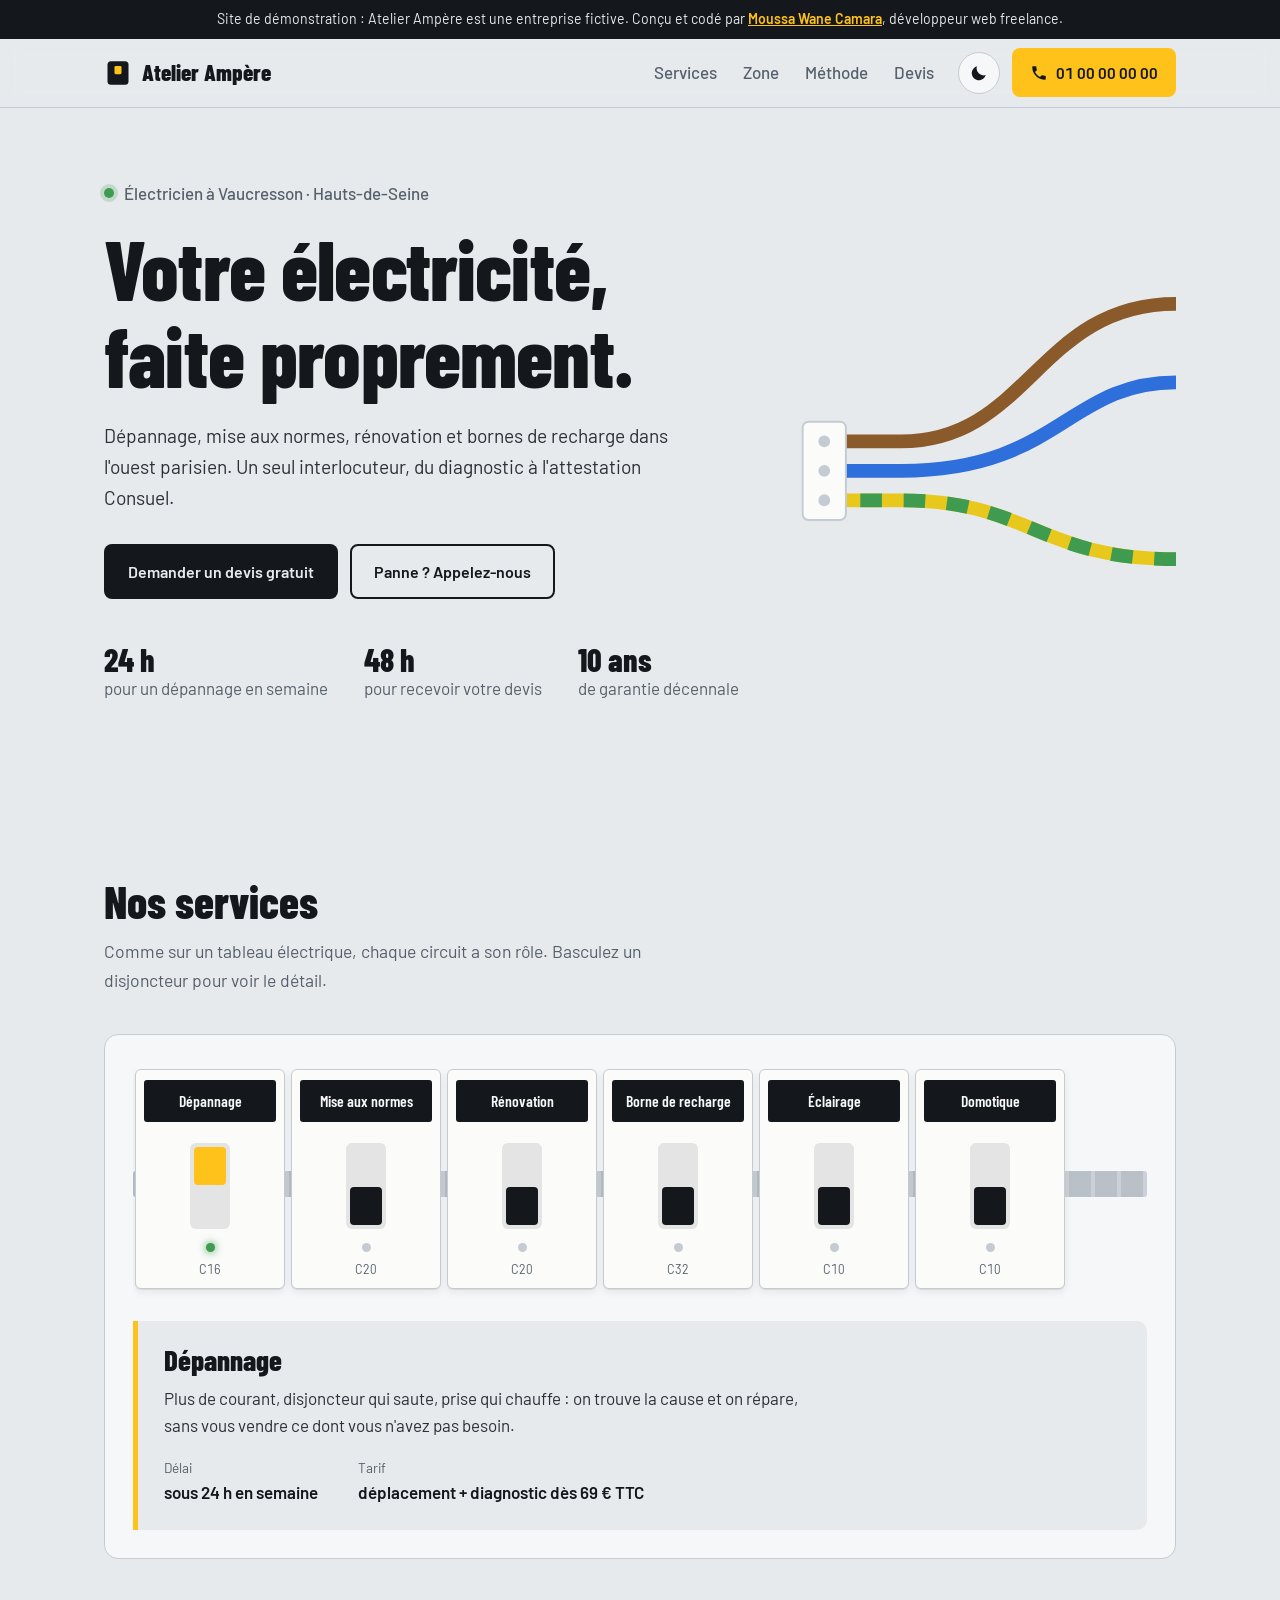
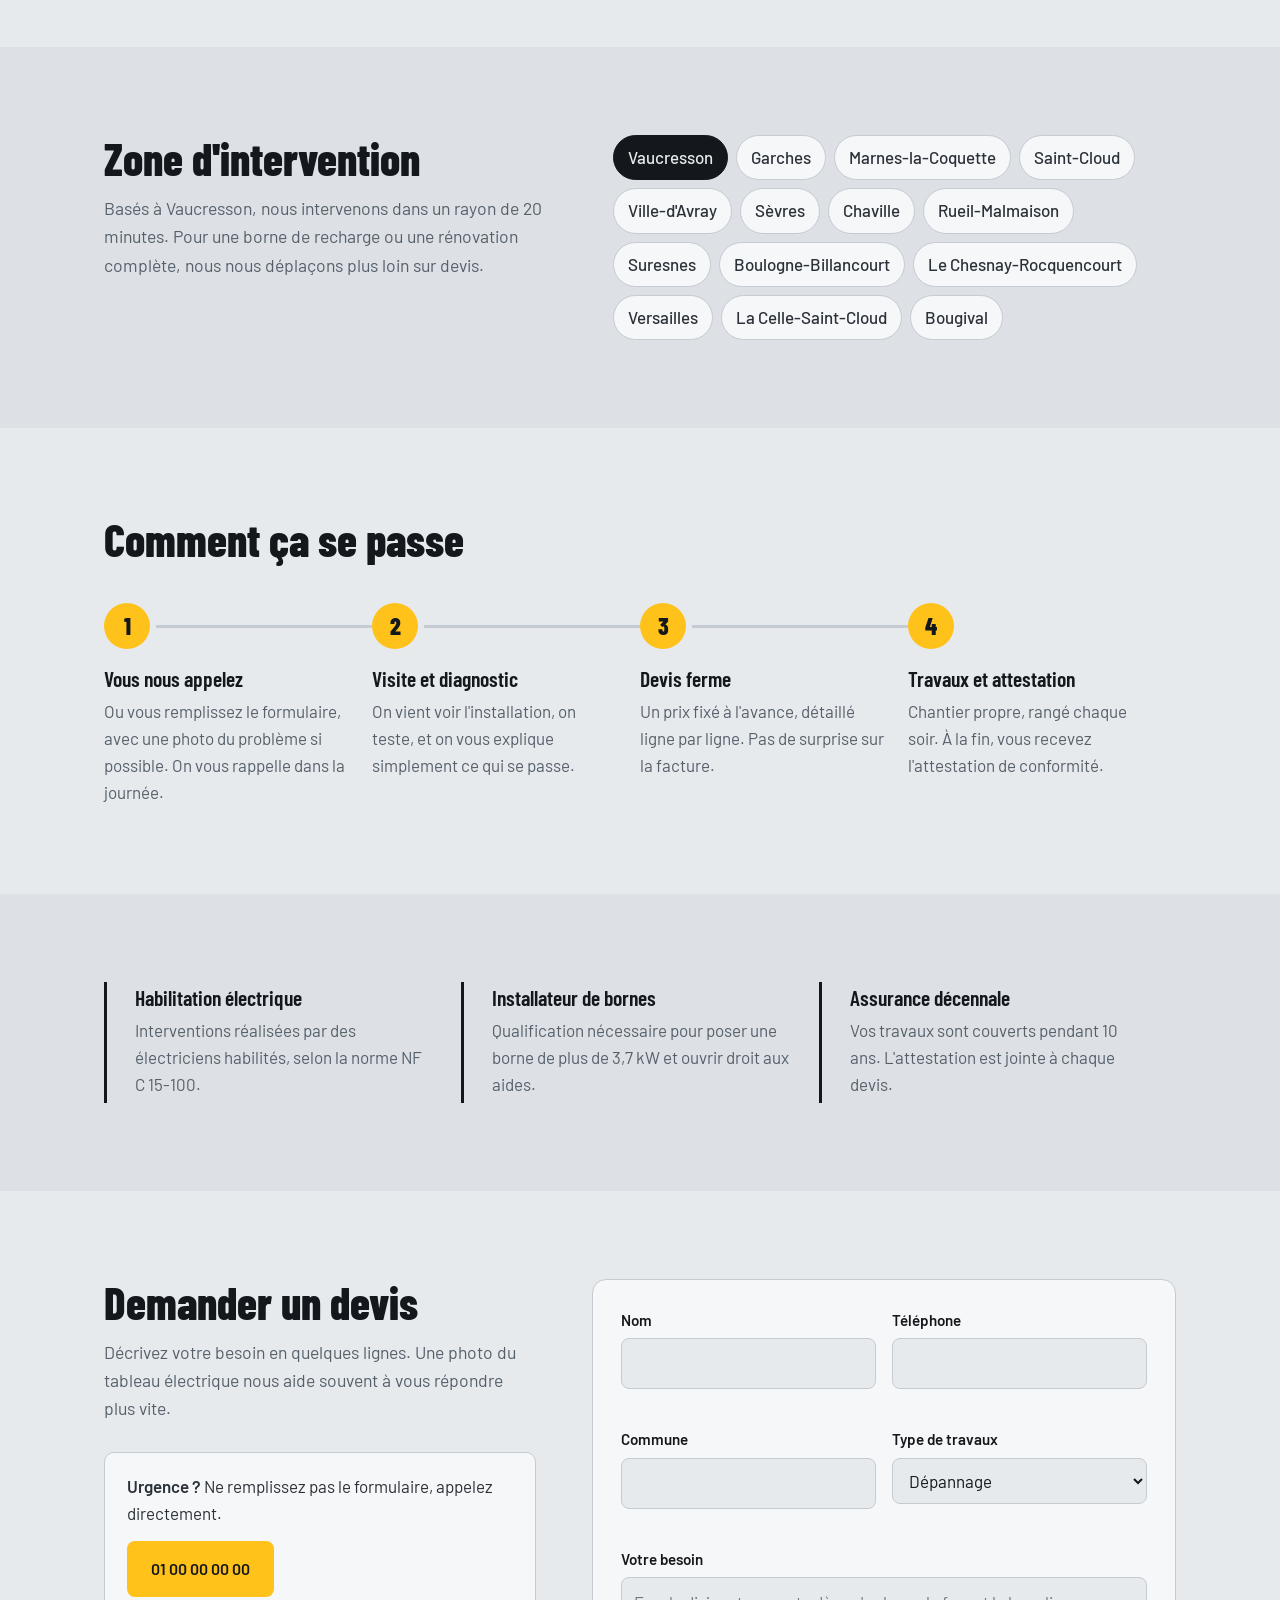
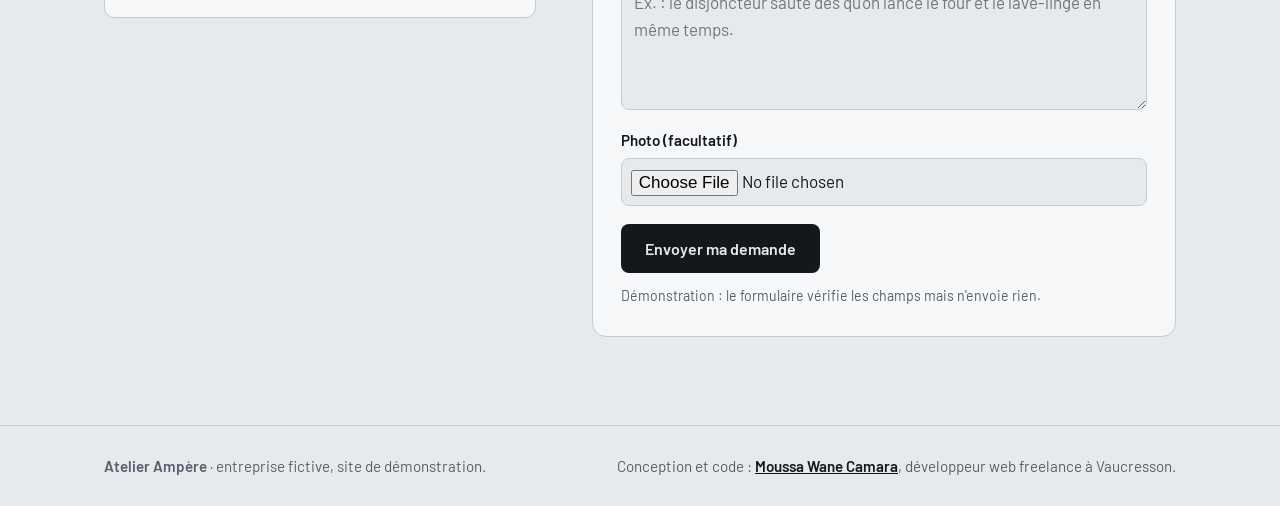
==== demo/electricien/index.html @ da70f11c "Démo : site vitrine d'électricien (Atelier Ampère, entreprise fictive) avec mode sombre / clair Co-A" ====
<!DOCTYPE html>
<html lang="fr">
<head>
  <meta charset="UTF-8">
  <meta name="viewport" content="width=device-width, initial-scale=1.0">
  <title>Atelier Ampère — Électricien à Vaucresson (site de démonstration)</title>
  <meta name="description" content="Site vitrine de démonstration pour un électricien fictif à Vaucresson : dépannage, mise aux normes, rénovation, bornes de recharge. Conçu par Moussa Wane Camara.">
  <meta name="robots" content="noindex">
  <link rel="icon" type="image/svg+xml" href="data:image/svg+xml,<svg xmlns='http://www.w3.org/2000/svg' viewBox='0 0 24 24'><rect x='3' y='2' width='18' height='20' rx='3' fill='%2314171B'/><rect x='9' y='6' width='6' height='7' rx='1' fill='%23FFC21A'/></svg>">

  <!-- Thème appliqué AVANT l'affichage, pour éviter un flash blanc en mode sombre -->
  <script>
    (function () {
      var theme = null;
      try { theme = localStorage.getItem('ampere-theme'); } catch (e) {}
      if (!theme) theme = window.matchMedia('(prefers-color-scheme: dark)').matches ? 'sombre' : 'clair';
      document.documentElement.setAttribute('data-theme', theme);
    })();
  </script>
  <link rel="stylesheet" href="style.css?v=1">
</head>
<body>

  <!-- Bandeau d'honnêteté : c'est un projet de portfolio, pas une vraie entreprise -->
  <div class="bandeau-demo">
    <p>Site de démonstration : Atelier Ampère est une entreprise fictive. Conçu et codé par
      <a href="/">Moussa Wane Camara</a>, développeur web freelance.</p>
  </div>

  <header class="entete">
    <div class="conteneur entete-ligne">
      <a href="#haut" class="logo" aria-label="Atelier Ampère, retour en haut">
        <svg viewBox="0 0 24 24" aria-hidden="true"><rect x="3" y="2" width="18" height="20" rx="3"/><rect class="logo-manette" x="9" y="6" width="6" height="7" rx="1"/></svg>
        <span>Atelier Ampère</span>
      </a>

      <nav class="nav" aria-label="Navigation principale">
        <a href="#services">Services</a>
        <a href="#zone">Zone</a>
        <a href="#methode">Méthode</a>
        <a href="#devis">Devis</a>
      </nav>

      <div class="entete-actions">
        <button type="button" class="bouton-theme" id="boutonTheme" aria-label="Passer en mode sombre">
          <svg class="icone-lune" viewBox="0 0 24 24" aria-hidden="true"><path d="M20 14.5A8.5 8.5 0 0 1 9.5 4a8.5 8.5 0 1 0 10.5 10.5z"/></svg>
          <svg class="icone-soleil" viewBox="0 0 24 24" aria-hidden="true"><circle cx="12" cy="12" r="4.5"/><path d="M12 1.5v3M12 19.5v3M1.5 12h3M19.5 12h3M4.6 4.6l2.1 2.1M17.3 17.3l2.1 2.1M4.6 19.4l2.1-2.1M17.3 6.7l2.1-2.1"/></svg>
        </button>
        <a href="tel:+33100000000" class="bouton bouton-jaune bouton-appel">
          <svg viewBox="0 0 24 24" aria-hidden="true"><path d="M6.6 10.8a15.1 15.1 0 0 0 6.6 6.6l2.2-2.2a1 1 0 0 1 1-.25 11.4 11.4 0 0 0 3.6.57 1 1 0 0 1 1 1V20a1 1 0 0 1-1 1A17 17 0 0 1 3 4a1 1 0 0 1 1-1h3.5a1 1 0 0 1 1 1c0 1.25.2 2.45.57 3.57a1 1 0 0 1-.25 1z"/></svg>
          <span>01 00 00 00 00</span>
        </a>
      </div>
    </div>
  </header>

  <main id="haut">

    <!-- ================= HERO ================= -->
    <section class="hero">
      <div class="conteneur hero-grille">
        <div class="hero-texte">
          <p class="hero-lieu"><span class="voyant" aria-hidden="true"></span> Électricien à Vaucresson · Hauts-de-Seine</p>
          <h1>Votre électricité, faite proprement.</h1>
          <p class="hero-sous">Dépannage, mise aux normes, rénovation et bornes de recharge dans l'ouest parisien. Un seul interlocuteur, du diagnostic à l'attestation Consuel.</p>
          <div class="hero-boutons">
            <a href="#devis" class="bouton bouton-plein">Demander un devis gratuit</a>
            <a href="tel:+33100000000" class="bouton bouton-contour">Panne ? Appelez-nous</a>
          </div>
          <ul class="hero-preuves">
            <li><strong>24 h</strong> pour un dépannage en semaine</li>
            <li><strong>48 h</strong> pour recevoir votre devis</li>
            <li><strong>10 ans</strong> de garantie décennale</li>
          </ul>
        </div>

        <!-- Les trois fils d'une installation : phase, neutre, terre -->
        <div class="hero-fils" aria-hidden="true">
          <svg viewBox="0 0 400 420" preserveAspectRatio="xMidYMid meet">
            <path class="fil fil-phase"  d="M400 70 C 260 70, 250 210, 120 210 L 40 210"/>
            <path class="fil fil-neutre" d="M400 150 C 290 150, 280 240, 120 240 L 40 240"/>
            <path class="fil fil-terre-fond" d="M400 330 C 260 330, 250 270, 120 270 L 40 270"/>
            <path class="fil-terre" d="M400 330 C 260 330, 250 270, 120 270 L 40 270"/>
            <rect class="bornier" x="20" y="190" width="44" height="100" rx="6"/>
            <circle class="vis" cx="42" cy="210" r="6"/><circle class="vis" cx="42" cy="240" r="6"/><circle class="vis" cx="42" cy="270" r="6"/>
          </svg>
        </div>
      </div>
    </section>

    <!-- ================= SERVICES : le tableau électrique ================= -->
    <section class="section" id="services">
      <div class="conteneur">
        <h2>Nos services</h2>
        <p class="section-intro">Comme sur un tableau électrique, chaque circuit a son rôle. Basculez un disjoncteur pour voir le détail.</p>

        <div class="tableau">
          <div class="tableau-rail" role="group" aria-label="Services">
            <button type="button" class="module" data-service="depannage" aria-pressed="true" aria-controls="detailService">
              <span class="etiquette">Dépannage</span>
              <span class="module-corps"><span class="manette"></span></span>
              <span class="module-voyant" aria-hidden="true"></span>
              <span class="module-calibre" aria-hidden="true">C16</span>
            </button>
            <button type="button" class="module" data-service="normes" aria-pressed="false" aria-controls="detailService">
              <span class="etiquette">Mise aux normes</span>
              <span class="module-corps"><span class="manette"></span></span>
              <span class="module-voyant" aria-hidden="true"></span>
              <span class="module-calibre" aria-hidden="true">C20</span>
            </button>
            <button type="button" class="module" data-service="renovation" aria-pressed="false" aria-controls="detailService">
              <span class="etiquette">Rénovation</span>
              <span class="module-corps"><span class="manette"></span></span>
              <span class="module-voyant" aria-hidden="true"></span>
              <span class="module-calibre" aria-hidden="true">C20</span>
            </button>
            <button type="button" class="module" data-service="borne" aria-pressed="false" aria-controls="detailService">
              <span class="etiquette">Borne de recharge</span>
              <span class="module-corps"><span class="manette"></span></span>
              <span class="module-voyant" aria-hidden="true"></span>
              <span class="module-calibre" aria-hidden="true">C32</span>
            </button>
            <button type="button" class="module" data-service="eclairage" aria-pressed="false" aria-controls="detailService">
              <span class="etiquette">Éclairage</span>
              <span class="module-corps"><span class="manette"></span></span>
              <span class="module-voyant" aria-hidden="true"></span>
              <span class="module-calibre" aria-hidden="true">C10</span>
            </button>
            <button type="button" class="module" data-service="domotique" aria-pressed="false" aria-controls="detailService">
              <span class="etiquette">Domotique</span>
              <span class="module-corps"><span class="manette"></span></span>
              <span class="module-voyant" aria-hidden="true"></span>
              <span class="module-calibre" aria-hidden="true">C10</span>
            </button>
          </div>

          <div class="detail" id="detailService" aria-live="polite">
            <!-- Rempli par app.js ; contenu par défaut si JavaScript est désactivé -->
            <h3 class="detail-titre">Dépannage</h3>
            <p class="detail-texte">Plus de courant, disjoncteur qui saute, prise qui chauffe : on trouve la cause et on répare, sans vous vendre ce dont vous n'avez pas besoin.</p>
            <dl class="detail-infos">
              <div><dt>Délai</dt><dd>sous 24 h en semaine</dd></div>
              <div><dt>Tarif</dt><dd>déplacement + diagnostic dès 69 € TTC</dd></div>
            </dl>
          </div>
        </div>
      </div>
    </section>

    <!-- ================= ZONE ================= -->
    <section class="section section-alt" id="zone">
      <div class="conteneur zone-grille">
        <div>
          <h2>Zone d'intervention</h2>
          <p class="section-intro">Basés à Vaucresson, nous intervenons dans un rayon de 20 minutes. Pour une borne de recharge ou une rénovation complète, nous nous déplaçons plus loin sur devis.</p>
        </div>
        <ul class="communes">
          <li class="commune-base">Vaucresson</li>
          <li>Garches</li><li>Marnes-la-Coquette</li><li>Saint-Cloud</li><li>Ville-d'Avray</li>
          <li>Sèvres</li><li>Chaville</li><li>Rueil-Malmaison</li><li>Suresnes</li>
          <li>Boulogne-Billancourt</li><li>Le Chesnay-Rocquencourt</li><li>Versailles</li>
          <li>La Celle-Saint-Cloud</li><li>Bougival</li>
        </ul>
      </div>
    </section>

    <!-- ================= MÉTHODE (vraie séquence : numérotée) ================= -->
    <section class="section" id="methode">
      <div class="conteneur">
        <h2>Comment ça se passe</h2>
        <ol class="etapes">
          <li>
            <span class="etape-num">1</span>
            <h3>Vous nous appelez</h3>
            <p>Ou vous remplissez le formulaire, avec une photo du problème si possible. On vous rappelle dans la journée.</p>
          </li>
          <li>
            <span class="etape-num">2</span>
            <h3>Visite et diagnostic</h3>
            <p>On vient voir l'installation, on teste, et on vous explique simplement ce qui se passe.</p>
          </li>
          <li>
            <span class="etape-num">3</span>
            <h3>Devis ferme</h3>
            <p>Un prix fixé à l'avance, détaillé ligne par ligne. Pas de surprise sur la facture.</p>
          </li>
          <li>
            <span class="etape-num">4</span>
            <h3>Travaux et attestation</h3>
            <p>Chantier propre, rangé chaque soir. À la fin, vous recevez l'attestation de conformité.</p>
          </li>
        </ol>
      </div>
    </section>

    <!-- ================= GARANTIES ================= -->
    <section class="section section-alt">
      <div class="conteneur garanties">
        <div class="garantie">
          <h3>Habilitation électrique</h3>
          <p>Interventions réalisées par des électriciens habilités, selon la norme NF C 15-100.</p>
        </div>
        <div class="garantie">
          <h3>Installateur de bornes</h3>
          <p>Qualification nécessaire pour poser une borne de plus de 3,7 kW et ouvrir droit aux aides.</p>
        </div>
        <div class="garantie">
          <h3>Assurance décennale</h3>
          <p>Vos travaux sont couverts pendant 10 ans. L'attestation est jointe à chaque devis.</p>
        </div>
      </div>
    </section>

    <!-- ================= DEVIS ================= -->
    <section class="section" id="devis">
      <div class="conteneur devis-grille">
        <div class="devis-texte">
          <h2>Demander un devis</h2>
          <p class="section-intro">Décrivez votre besoin en quelques lignes. Une photo du tableau électrique nous aide souvent à vous répondre plus vite.</p>
          <div class="devis-urgence">
            <p><strong>Urgence ?</strong> Ne remplissez pas le formulaire, appelez directement.</p>
            <a href="tel:+33100000000" class="bouton bouton-jaune">01 00 00 00 00</a>
          </div>
        </div>

        <form class="formulaire" id="formulaireDevis" novalidate>
          <div class="champ">
            <label for="nom">Nom</label>
            <input type="text" id="nom" name="nom" autocomplete="name" required>
            <span class="champ-erreur" id="erreur-nom"></span>
          </div>
          <div class="champ">
            <label for="telephone">Téléphone</label>
            <input type="tel" id="telephone" name="telephone" autocomplete="tel" inputmode="tel" required>
            <span class="champ-erreur" id="erreur-telephone"></span>
          </div>
          <div class="champ">
            <label for="commune">Commune</label>
            <input type="text" id="commune" name="commune" list="liste-communes" autocomplete="address-level2" required>
            <datalist id="liste-communes">
              <option value="Vaucresson"><option value="Garches"><option value="Saint-Cloud"><option value="Sèvres"><option value="Rueil-Malmaison"><option value="Versailles">
            </datalist>
            <span class="champ-erreur" id="erreur-commune"></span>
          </div>
          <div class="champ">
            <label for="travaux">Type de travaux</label>
            <select id="travaux" name="travaux">
              <option value="depannage">Dépannage</option>
              <option value="normes">Mise aux normes</option>
              <option value="renovation">Rénovation</option>
              <option value="borne">Borne de recharge</option>
              <option value="eclairage">Éclairage</option>
              <option value="domotique">Domotique</option>
              <option value="autre">Autre</option>
            </select>
          </div>
          <div class="champ champ-large">
            <label for="message">Votre besoin</label>
            <textarea id="message" name="message" rows="4" placeholder="Ex. : le disjoncteur saute dès qu'on lance le four et le lave-linge en même temps."></textarea>
          </div>
          <div class="champ champ-large">
            <label for="photo">Photo (facultatif)</label>
            <input type="file" id="photo" name="photo" accept="image/*">
          </div>
          <div class="champ-large formulaire-bas">
            <button type="submit" class="bouton bouton-plein">Envoyer ma demande</button>
            <p class="formulaire-note">Démonstration : le formulaire vérifie les champs mais n'envoie rien.</p>
          </div>
          <p class="formulaire-merci champ-large" id="merci" role="status" hidden></p>
        </form>
      </div>
    </section>
  </main>

  <footer class="pied">
    <div class="conteneur pied-ligne">
      <p><strong>Atelier Ampère</strong> · entreprise fictive, site de démonstration.</p>
      <p>Conception et code : <a href="/">Moussa Wane Camara</a>, développeur web freelance à Vaucresson.</p>
    </div>
  </footer>

  <script src="app.js?v=1"></script>
</body>
</html>
---- demo/electricien/style.css ----
/* =============================================================
   Atelier Ampère — site vitrine de démonstration
   Thèmes : clair (béton) et sombre (tableau de nuit)
   Couleurs inspirées des fils électriques : phase (marron),
   neutre (bleu), terre (vert/jaune) + jaune « sécurité ».
   ============================================================= */

@font-face { font-family: "Barlow Condensed"; src: url("polices/barlow-condensed-latin-600-normal.woff2") format("woff2"); font-weight: 600; font-display: swap; }
@font-face { font-family: "Barlow Condensed"; src: url("polices/barlow-condensed-latin-800-normal.woff2") format("woff2"); font-weight: 800; font-display: swap; }
@font-face { font-family: "Barlow"; src: url("polices/barlow-latin-400-normal.woff2") format("woff2"); font-weight: 400; font-display: swap; }
@font-face { font-family: "Barlow"; src: url("polices/barlow-latin-500-normal.woff2") format("woff2"); font-weight: 500; font-display: swap; }
@font-face { font-family: "Barlow"; src: url("polices/barlow-latin-600-normal.woff2") format("woff2"); font-weight: 600; font-display: swap; }

:root,
[data-theme="clair"] {
  --fond: #E7EAED;          /* béton */
  --fond-alt: #DDE1E5;
  --surface: #F6F7F8;
  --encre: #14171B;
  --texte: #2B3138;
  --texte-doux: #56606B;
  --trait: #C5CBD2;
  --jaune: #FFC21A;
  --jaune-texte: #7A5600;   /* jaune lisible sur fond clair */
  --neutre: #2F6FDB;
  --phase: #8B5A2B;
  --terre: #3E9B4F;
  --boitier: #FBFBFA;       /* plastique du disjoncteur */
  --rail: #B9C0C8;
  --etiquette: #14171B;
  --etiquette-texte: #F6F7F8;
  --ombre-module: 0 1px 0 rgba(20, 23, 27, .08), 0 3px 8px rgba(20, 23, 27, .08);
  color-scheme: light;
}

[data-theme="sombre"] {
  --fond: #101215;
  --fond-alt: #15181C;
  --surface: #1B1F24;
  --encre: #F1F3F5;
  --texte: #D5DAE0;
  --texte-doux: #9AA3AE;
  --trait: #2C3239;
  --jaune: #FFC93C;
  --jaune-texte: #FFC93C;
  --neutre: #6C9BF0;
  --phase: #C08552;
  --terre: #5DBB6D;
  --boitier: #262B31;
  --rail: #3A4148;
  --etiquette: #F1F3F5;
  --etiquette-texte: #101215;
  --ombre-module: 0 1px 0 rgba(0, 0, 0, .4);
  color-scheme: dark;
}

*, *::before, *::after { box-sizing: border-box; }
html { scroll-behavior: smooth; scroll-padding-top: 80px; }
body {
  margin: 0;
  background: var(--fond);
  color: var(--texte);
  font-family: "Barlow", system-ui, sans-serif;
  font-size: 1.0625rem;
  line-height: 1.6;
  -webkit-font-smoothing: antialiased;
  transition: background-color .25s, color .25s;
}
img, svg { display: block; }
a { color: inherit; }
:focus-visible { outline: 3px solid var(--jaune); outline-offset: 3px; border-radius: 4px; }

.conteneur { max-width: 1120px; margin: 0 auto; padding: 0 24px; }

h1, h2, h3 { font-family: "Barlow Condensed", "Arial Narrow", sans-serif; color: var(--encre); margin: 0; line-height: 1.05; }
h1 { font-size: clamp(2.8rem, 7vw, 5.2rem); font-weight: 800; letter-spacing: -.01em; max-width: 15ch; }
h2 { font-size: clamp(2rem, 4vw, 2.8rem); font-weight: 800; }
h3 { font-size: 1.35rem; font-weight: 600; }

/* ---------- Bandeau de démonstration ---------- */
.bandeau-demo { background: var(--encre); color: var(--fond); font-size: .88rem; }
.bandeau-demo p { margin: 0; padding: 8px 24px; text-align: center; }
.bandeau-demo a { color: var(--jaune); font-weight: 600; }

/* ---------- En-tête ---------- */
.entete {
  position: sticky; top: 0; z-index: 10;
  background: color-mix(in srgb, var(--fond) 88%, transparent);
  backdrop-filter: blur(10px);
  border-bottom: 1px solid var(--trait);
}
.entete-ligne { display: flex; align-items: center; gap: 24px; height: 68px; }
.logo { display: flex; align-items: center; gap: 10px; text-decoration: none; font-family: "Barlow Condensed", sans-serif; font-weight: 800; font-size: 1.45rem; color: var(--encre); }
.logo svg { width: 28px; height: 28px; }
.logo svg rect:first-child { fill: var(--encre); }
.logo .logo-manette { fill: var(--jaune); }
.nav { display: flex; gap: 26px; margin-left: auto; }
.nav a { text-decoration: none; font-weight: 500; color: var(--texte-doux); }
.nav a:hover { color: var(--encre); }
.entete-actions { display: flex; align-items: center; gap: 12px; }

.bouton-theme {
  width: 42px; height: 42px; border-radius: 50%;
  border: 1px solid var(--trait); background: var(--surface); color: var(--encre);
  display: grid; place-items: center; cursor: pointer;
}
.bouton-theme svg { width: 20px; height: 20px; fill: none; stroke: currentColor; stroke-width: 1.8; stroke-linecap: round; }
.bouton-theme .icone-lune { fill: currentColor; stroke: none; }
[data-theme="clair"] .icone-soleil, [data-theme="sombre"] .icone-lune { display: none; }

/* ---------- Boutons ---------- */
.bouton {
  display: inline-flex; align-items: center; gap: 8px;
  padding: 13px 22px; border-radius: 8px;
  font-weight: 600; text-decoration: none; font-size: 1rem;
  border: 2px solid transparent; cursor: pointer; font-family: inherit;
  transition: transform .1s, background-color .15s;
}
.bouton:active { transform: translateY(1px); }
.bouton svg { width: 18px; height: 18px; fill: currentColor; }
.bouton-plein { background: var(--encre); color: var(--fond); }
.bouton-plein:hover { background: color-mix(in srgb, var(--encre) 85%, var(--jaune)); }
.bouton-contour { border-color: var(--encre); color: var(--encre); }
.bouton-contour:hover { background: var(--surface); }
.bouton-jaune { background: var(--jaune); color: #14171B; }
.bouton-jaune:hover { background: #FFD14F; }
.bouton-appel { padding: 10px 16px; font-variant-numeric: tabular-nums; }

/* ---------- Hero ---------- */
.hero { padding: 72px 0 88px; overflow: hidden; }
.hero-grille { display: grid; grid-template-columns: 1.25fr .75fr; align-items: center; gap: 24px; }
.hero-lieu { display: flex; align-items: center; gap: 10px; margin: 0 0 18px; font-weight: 500; color: var(--texte-doux); }
.voyant { width: 10px; height: 10px; border-radius: 50%; background: var(--terre); box-shadow: 0 0 0 4px color-mix(in srgb, var(--terre) 22%, transparent); }
.hero-sous { font-size: 1.2rem; max-width: 52ch; margin: 22px 0 30px; color: var(--texte); }
.hero-boutons { display: flex; flex-wrap: wrap; gap: 12px; }
.hero-preuves { list-style: none; padding: 0; margin: 44px 0 0; display: flex; flex-wrap: wrap; gap: 14px 36px; color: var(--texte-doux); }
.hero-preuves strong { display: block; font-family: "Barlow Condensed", sans-serif; font-size: 2rem; font-weight: 800; color: var(--encre); line-height: 1; }

.hero-fils svg { width: 100%; height: auto; max-height: 420px; margin-right: -24px; }
.fil, .fil-terre { fill: none; stroke-width: 14; stroke-linecap: round; }
.fil-phase { stroke: var(--phase); }
.fil-neutre { stroke: var(--neutre); }
.fil-terre-fond { stroke: #E9C81E; }              /* terre : jaune… */
.fil-terre { stroke: var(--terre); stroke-dasharray: 22 22; stroke-linecap: butt; } /* …rayé de vert */
.bornier { fill: var(--boitier); stroke: var(--trait); stroke-width: 2; }
.vis { fill: var(--trait); }

/* Une seule animation : les fils se « branchent » au chargement */
@media (prefers-reduced-motion: no-preference) {
  .fil { stroke-dasharray: 600; stroke-dashoffset: 600; animation: branchement 1.4s cubic-bezier(.22, .61, .36, 1) forwards; }
  .fil-neutre { animation-delay: .15s; }
  .fil-terre-fond { animation-delay: .3s; }
  .fil-terre { opacity: 0; animation: apparition .4s 1.5s forwards; }
  @keyframes branchement { to { stroke-dashoffset: 0; } }
  @keyframes apparition { to { opacity: 1; } }
}

/* ---------- Sections ---------- */
.section { padding: 88px 0; }
.section-alt { background: var(--fond-alt); }
.section-intro { max-width: 60ch; color: var(--texte-doux); margin: 12px 0 0; font-size: 1.1rem; }

/* ---------- Le tableau électrique ---------- */
.tableau {
  margin-top: 40px;
  background: var(--surface);
  border: 1px solid var(--trait);
  border-radius: 14px;
  padding: 34px 28px 28px;
}
.tableau-rail {
  display: flex; gap: 6px; overflow-x: auto; padding: 0 2px 10px;
  position: relative;
}
/* le rail DIN métallique derrière les modules */
.tableau-rail::before {
  content: ""; position: absolute; left: 0; right: 0; top: 50%; height: 26px; transform: translateY(-50%);
  background: repeating-linear-gradient(90deg, var(--rail) 0 22px, color-mix(in srgb, var(--rail) 70%, transparent) 22px 26px);
  border-radius: 3px; z-index: 0;
}
.module {
  position: relative; z-index: 1; flex: 1 1 0;
  min-width: 100px; max-width: 150px; height: 220px;
  background: var(--boitier); border: 1px solid var(--trait); border-radius: 6px;
  box-shadow: var(--ombre-module);
  display: grid; grid-template-rows: 54px 1fr 20px 22px; justify-items: center; align-items: center;
  padding: 10px 8px 8px; cursor: pointer; font-family: inherit; color: var(--texte);
}
.etiquette {
  align-self: start; width: 100%;
  background: var(--etiquette); color: var(--etiquette-texte);
  font-family: "Barlow Condensed", sans-serif; font-weight: 600; font-size: .98rem; line-height: 1.1;
  padding: 6px 4px; border-radius: 3px; text-align: center;
  min-height: 42px; display: grid; place-items: center;
}
.module-corps {
  width: 40px; height: 86px; border-radius: 6px;
  background: color-mix(in srgb, var(--encre) 10%, var(--boitier));
  position: relative;
}
.manette {
  position: absolute; left: 4px; right: 4px; height: 38px; bottom: 4px;
  background: var(--encre); border-radius: 4px;
  transition: bottom .18s cubic-bezier(.3, 1.4, .5, 1), background-color .18s;
}
.module[aria-pressed="true"] .manette { bottom: 44px; background: var(--jaune); }
.module-voyant { width: 9px; height: 9px; border-radius: 50%; background: var(--trait); transition: background-color .18s, box-shadow .18s; }
.module[aria-pressed="true"] .module-voyant { background: var(--terre); box-shadow: 0 0 8px var(--terre); }
.module-calibre { font-size: .78rem; color: var(--texte-doux); font-variant-numeric: tabular-nums; }
.module:hover .module-corps { background: color-mix(in srgb, var(--encre) 16%, var(--boitier)); }

.detail {
  margin-top: 22px; padding: 24px 26px;
  border-left: 5px solid var(--jaune);
  background: var(--fond);
  border-radius: 0 10px 10px 0;
  min-height: 170px;
}
.detail-titre { font-size: 1.8rem; font-weight: 800; }
.detail-texte { margin: 10px 0 18px; max-width: 64ch; }
.detail-infos { display: flex; flex-wrap: wrap; gap: 10px 40px; margin: 0; }
.detail-infos dt { font-size: .85rem; color: var(--texte-doux); }
.detail-infos dd { margin: 0; font-weight: 600; color: var(--encre); }

/* ---------- Zone ---------- */
.zone-grille { display: grid; grid-template-columns: .9fr 1.1fr; gap: 48px; align-items: start; }
.communes { list-style: none; margin: 0; padding: 0; display: flex; flex-wrap: wrap; gap: 8px; }
.communes li { padding: 8px 14px; border-radius: 999px; background: var(--surface); border: 1px solid var(--trait); font-weight: 500; }
.communes .commune-base { background: var(--encre); color: var(--fond); border-color: var(--encre); }

/* ---------- Étapes ---------- */
.etapes { list-style: none; margin: 40px 0 0; padding: 0; display: grid; grid-template-columns: repeat(4, 1fr); gap: 0; counter-reset: none; }
.etapes li { padding: 0 24px 0 0; position: relative; }
.etapes li::before { content: ""; position: absolute; top: 22px; left: 52px; right: 0; height: 3px; background: var(--trait); }
.etapes li:last-child::before { display: none; }
.etape-num {
  position: relative; z-index: 1;
  width: 46px; height: 46px; border-radius: 50%;
  display: grid; place-items: center;
  background: var(--jaune); color: #14171B;
  font-family: "Barlow Condensed", sans-serif; font-weight: 800; font-size: 1.5rem;
}
.etapes h3 { margin: 18px 0 8px; }
.etapes p { margin: 0; color: var(--texte-doux); }

/* ---------- Garanties ---------- */
.garanties { display: grid; grid-template-columns: repeat(3, 1fr); gap: 0; }
.garantie { padding: 4px 28px; border-left: 3px solid var(--encre); }
.garantie p { color: var(--texte-doux); margin: 8px 0 0; }

/* ---------- Devis ---------- */
.devis-grille { display: grid; grid-template-columns: .85fr 1.15fr; gap: 56px; align-items: start; }
.devis-urgence { margin-top: 30px; padding: 20px 22px; border-radius: 10px; background: var(--surface); border: 1px solid var(--trait); }
.devis-urgence p { margin: 0 0 14px; }
.formulaire {
  display: grid; grid-template-columns: 1fr 1fr; gap: 18px 16px;
  background: var(--surface); border: 1px solid var(--trait); border-radius: 14px; padding: 28px;
}
.devis-grille > *, .formulaire > * { min-width: 0; }
.champ { display: flex; flex-direction: column; gap: 6px; }
.champ-large { grid-column: 1 / -1; }
.champ label { font-weight: 600; font-size: .95rem; color: var(--encre); }
.champ input, .champ select, .champ textarea {
  font: inherit; color: var(--encre);
  background: var(--fond); border: 1px solid var(--trait); border-radius: 8px;
  padding: 11px 12px;
  width: 100%; min-width: 0;
}
.champ textarea { resize: vertical; }
.champ input[type="file"] { padding: 9px; }
.champ input:focus, .champ select:focus, .champ textarea:focus { outline: 3px solid color-mix(in srgb, var(--jaune) 70%, transparent); outline-offset: 0; border-color: var(--encre); }
.champ.a-erreur input { border-color: #C2410C; }
.champ-erreur { color: #C2410C; font-size: .88rem; min-height: 1em; }
[data-theme="sombre"] .champ-erreur { color: #FB923C; }
.formulaire-bas { display: flex; flex-wrap: wrap; align-items: center; gap: 12px 18px; }
.formulaire-note { margin: 0; font-size: .88rem; color: var(--texte-doux); }
.formulaire-merci { margin: 0; padding: 14px 16px; border-radius: 8px; background: color-mix(in srgb, var(--terre) 16%, var(--surface)); color: var(--encre); font-weight: 500; }

/* ---------- Pied ---------- */
.pied { border-top: 1px solid var(--trait); padding: 28px 0; font-size: .95rem; color: var(--texte-doux); }
.pied-ligne { display: flex; flex-wrap: wrap; justify-content: space-between; gap: 8px 24px; }
.pied p { margin: 0; }
.pied a { color: var(--encre); font-weight: 600; }

/* ---------- Responsive ---------- */
@media (max-width: 900px) {
  .hero-grille, .zone-grille, .devis-grille { grid-template-columns: 1fr; }
  .hero-fils { display: none; }
  .etapes { grid-template-columns: 1fr 1fr; gap: 36px 0; }
  .etapes li:nth-child(2)::before { display: none; }
  .garanties { grid-template-columns: 1fr; gap: 26px; }
}
@media (max-width: 680px) {
  .nav { display: none; }
  .entete-actions { margin-left: auto; }
  .bouton-appel span { display: none; }
  .bouton-appel { padding: 11px; }
  .hero { padding: 48px 0 64px; }
  .section { padding: 64px 0; }
  .etapes { grid-template-columns: 1fr; }
  .etapes li::before { display: none; }
  .formulaire { grid-template-columns: 1fr; padding: 20px; }
  .tableau { padding: 26px 14px 18px; }
  .module { min-width: 92px; height: 200px; }
}
@media (prefers-reduced-motion: reduce) {
  * { transition: none !important; scroll-behavior: auto !important; }
}
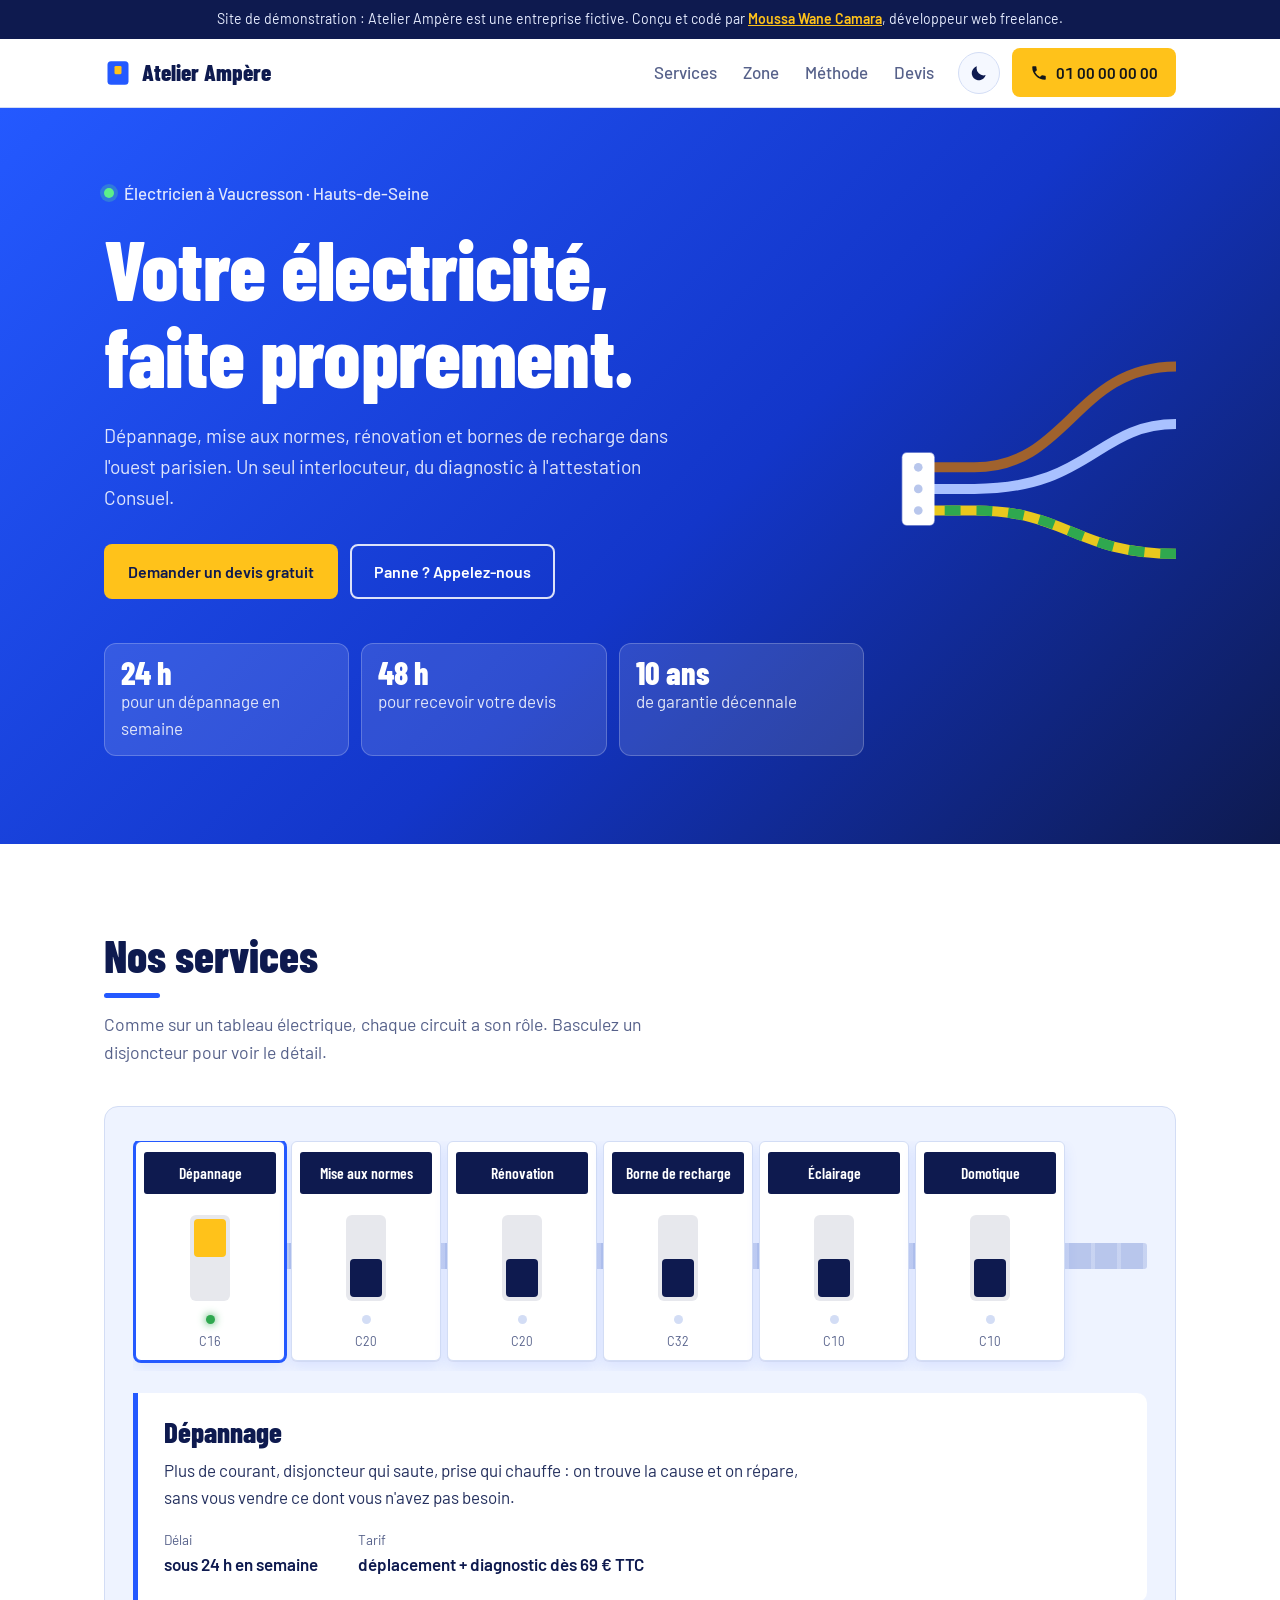
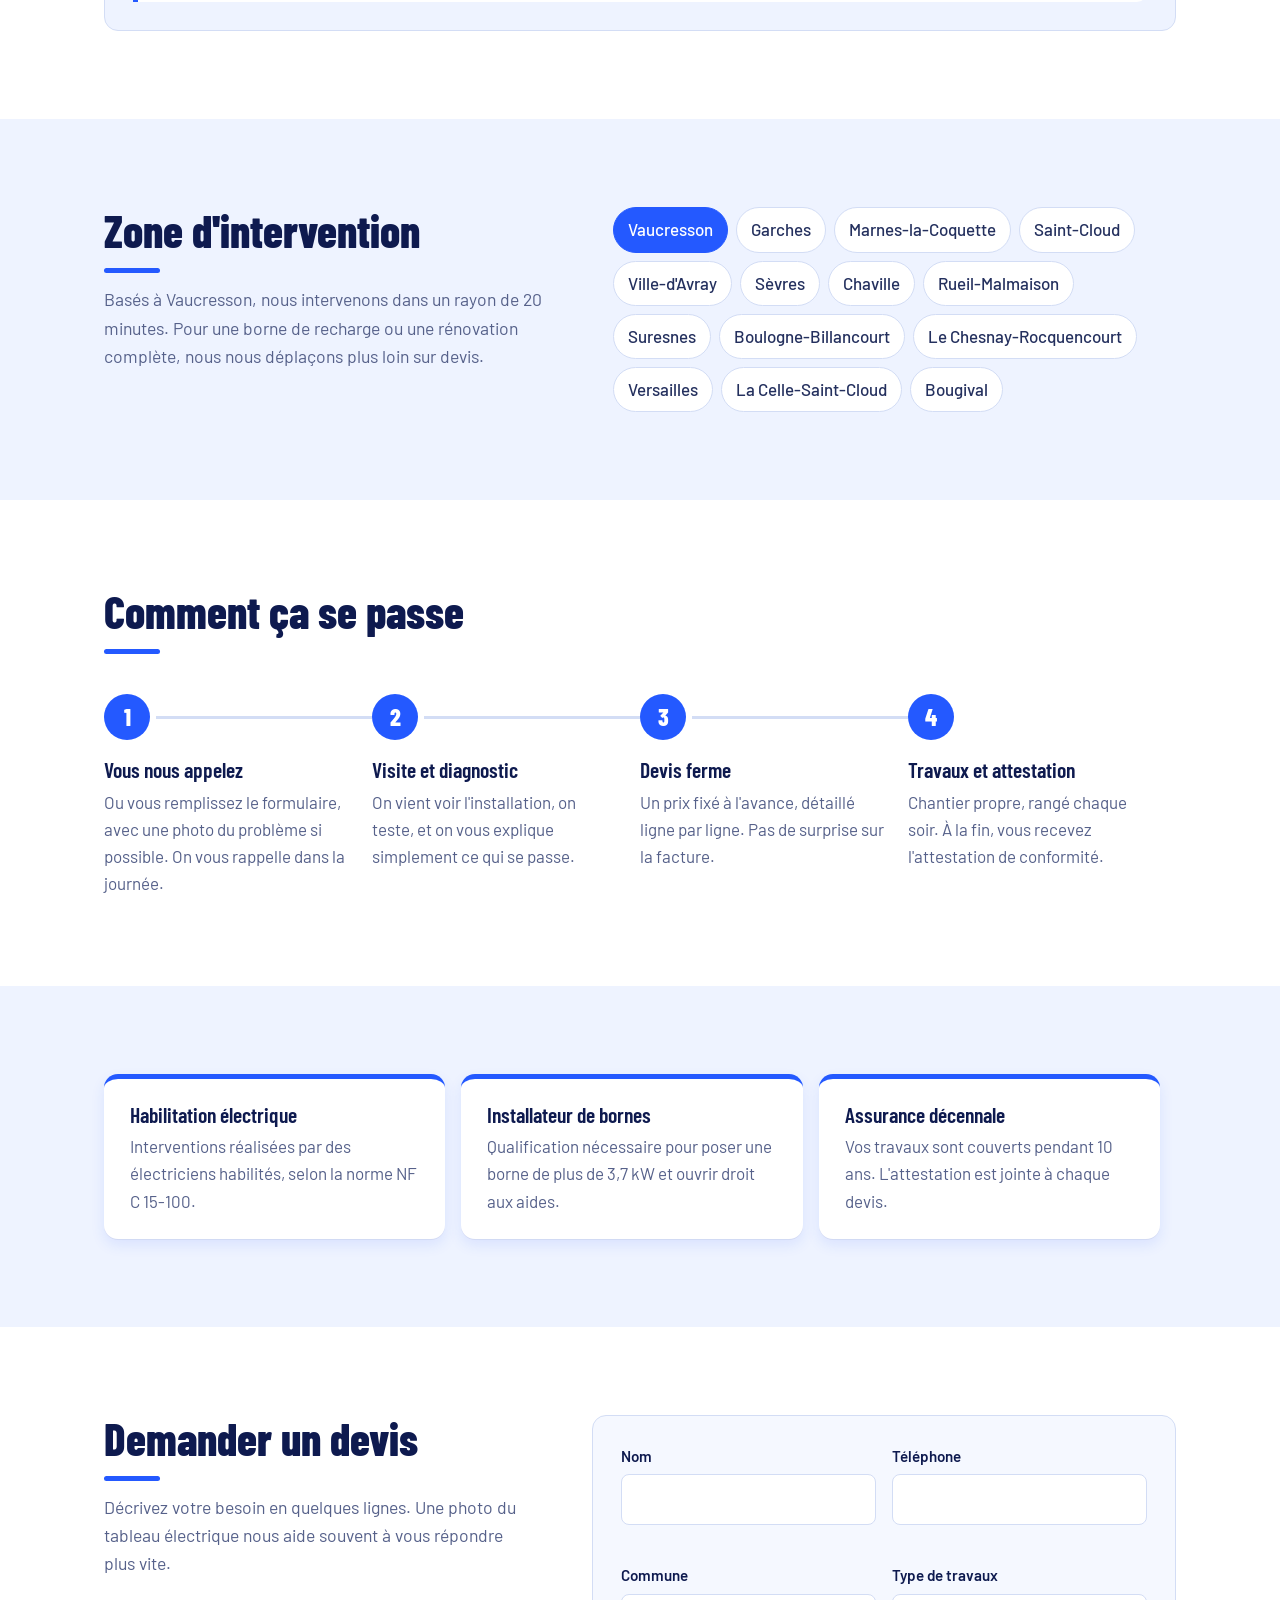
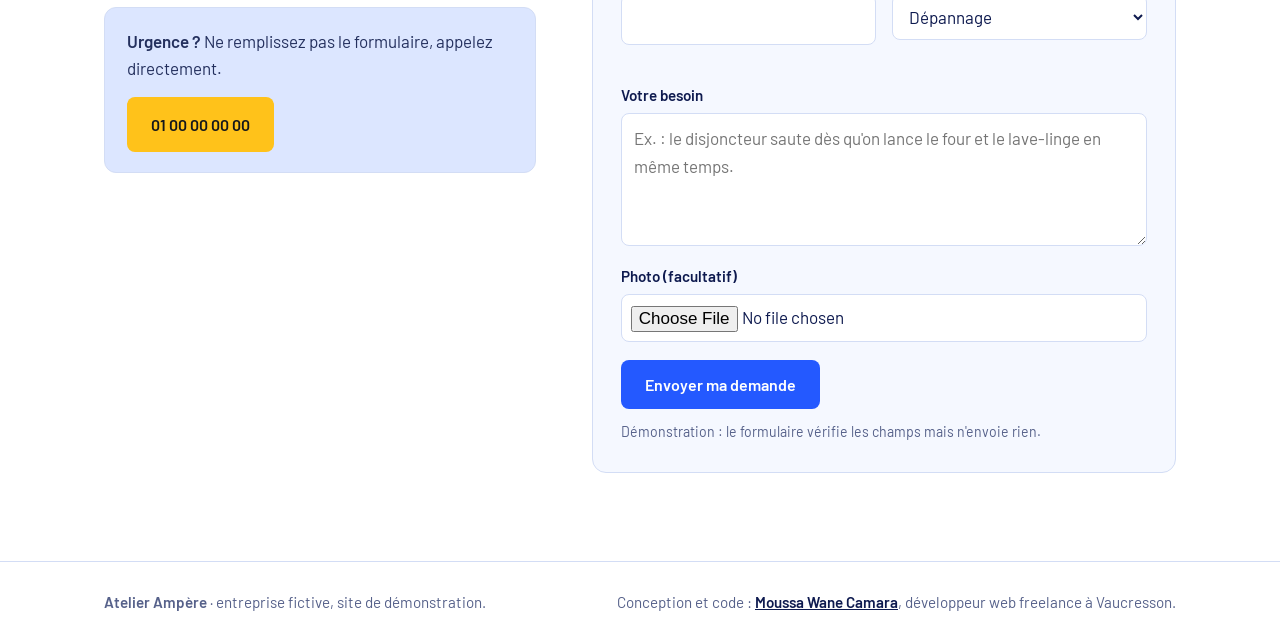
==== commit 3b1f1c7f: "Démo électricien : couleurs plus vives (bleu électrique, fond blanc, cartes) Co-Authored-By: Claude " ====
--- a/demo/electricien/index.html
+++ b/demo/electricien/index.html
@@ -6,7 +6,7 @@
   <title>Atelier Ampère — Électricien à Vaucresson (site de démonstration)</title>
   <meta name="description" content="Site vitrine de démonstration pour un électricien fictif à Vaucresson : dépannage, mise aux normes, rénovation, bornes de recharge. Conçu par Moussa Wane Camara.">
   <meta name="robots" content="noindex">
-  <link rel="icon" type="image/svg+xml" href="data:image/svg+xml,<svg xmlns='http://www.w3.org/2000/svg' viewBox='0 0 24 24'><rect x='3' y='2' width='18' height='20' rx='3' fill='%2314171B'/><rect x='9' y='6' width='6' height='7' rx='1' fill='%23FFC21A'/></svg>">
+  <link rel="icon" type="image/svg+xml" href="data:image/svg+xml,<svg xmlns='http://www.w3.org/2000/svg' viewBox='0 0 24 24'><rect x='3' y='2' width='18' height='20' rx='3' fill='%232459FF'/><rect x='9' y='6' width='6' height='7' rx='1' fill='%23FFC21A'/></svg>">
 
   <!-- Thème appliqué AVANT l'affichage, pour éviter un flash blanc en mode sombre -->
   <script>
@@ -17,7 +17,7 @@
       document.documentElement.setAttribute('data-theme', theme);
     })();
   </script>
-  <link rel="stylesheet" href="style.css?v=1">
+  <link rel="stylesheet" href="style.css?v=4">
 </head>
 <body>
 
--- a/demo/electricien/style.css
+++ b/demo/electricien/style.css
@@ -13,43 +13,49 @@
 
 :root,
 [data-theme="clair"] {
-  --fond: #E7EAED;          /* béton */
-  --fond-alt: #DDE1E5;
-  --surface: #F6F7F8;
-  --encre: #14171B;
-  --texte: #2B3138;
-  --texte-doux: #56606B;
-  --trait: #C5CBD2;
+  --fond: #FFFFFF;
+  --fond-alt: #EEF3FF;      /* bleu très clair */
+  --surface: #F5F8FF;
+  --encre: #0E1A4F;         /* bleu encre */
+  --texte: #24305E;
+  --texte-doux: #56618A;
+  --trait: #D3DDF5;
+  --bleu: #2459FF;          /* bleu électrique */
+  --bleu-fonce: #1336C9;
+  --bleu-clair: #DCE6FF;
   --jaune: #FFC21A;
-  --jaune-texte: #7A5600;   /* jaune lisible sur fond clair */
   --neutre: #2F6FDB;
-  --phase: #8B5A2B;
-  --terre: #3E9B4F;
-  --boitier: #FBFBFA;       /* plastique du disjoncteur */
-  --rail: #B9C0C8;
-  --etiquette: #14171B;
-  --etiquette-texte: #F6F7F8;
-  --ombre-module: 0 1px 0 rgba(20, 23, 27, .08), 0 3px 8px rgba(20, 23, 27, .08);
+  --phase: #A0622D;
+  --terre: #2FA84F;
+  --boitier: #FFFFFF;
+  --rail: #B8C6EC;
+  --etiquette: #0E1A4F;
+  --etiquette-texte: #FFFFFF;
+  --hero-fond: linear-gradient(135deg, #2459FF 0%, #1336C9 55%, #0E1A4F 100%);
+  --ombre-module: 0 1px 0 rgba(14, 26, 79, .06), 0 6px 14px rgba(36, 89, 255, .10);
   color-scheme: light;
 }
 
 [data-theme="sombre"] {
-  --fond: #101215;
-  --fond-alt: #15181C;
-  --surface: #1B1F24;
-  --encre: #F1F3F5;
-  --texte: #D5DAE0;
-  --texte-doux: #9AA3AE;
-  --trait: #2C3239;
+  --fond: #0A0F2E;
+  --fond-alt: #0F1640;
+  --surface: #141C4D;
+  --encre: #F2F5FF;
+  --texte: #D3DAF5;
+  --texte-doux: #98A3CE;
+  --trait: #263171;
+  --bleu: #5B86FF;
+  --bleu-fonce: #3D6BFF;
+  --bleu-clair: #1C2766;
   --jaune: #FFC93C;
-  --jaune-texte: #FFC93C;
   --neutre: #6C9BF0;
-  --phase: #C08552;
-  --terre: #5DBB6D;
-  --boitier: #262B31;
-  --rail: #3A4148;
-  --etiquette: #F1F3F5;
-  --etiquette-texte: #101215;
+  --phase: #C98A55;
+  --terre: #4CC96C;
+  --boitier: #1A2358;
+  --rail: #2C3880;
+  --etiquette: #F2F5FF;
+  --etiquette-texte: #0A0F2E;
+  --hero-fond: linear-gradient(135deg, #1D3FD6 0%, #14278F 55%, #0A0F2E 100%);
   --ombre-module: 0 1px 0 rgba(0, 0, 0, .4);
   color-scheme: dark;
 }
@@ -75,10 +81,11 @@
 h1, h2, h3 { font-family: "Barlow Condensed", "Arial Narrow", sans-serif; color: var(--encre); margin: 0; line-height: 1.05; }
 h1 { font-size: clamp(2.8rem, 7vw, 5.2rem); font-weight: 800; letter-spacing: -.01em; max-width: 15ch; }
 h2 { font-size: clamp(2rem, 4vw, 2.8rem); font-weight: 800; }
+h2::after { content: ""; display: block; width: 56px; height: 5px; border-radius: 3px; background: var(--bleu); margin-top: 14px; }
 h3 { font-size: 1.35rem; font-weight: 600; }
 
 /* ---------- Bandeau de démonstration ---------- */
-.bandeau-demo { background: var(--encre); color: var(--fond); font-size: .88rem; }
+.bandeau-demo { background: #0E1A4F; color: #E6ECFF; font-size: .88rem; }
 .bandeau-demo p { margin: 0; padding: 8px 24px; text-align: center; }
 .bandeau-demo a { color: var(--jaune); font-weight: 600; }
 
@@ -92,7 +99,7 @@
 .entete-ligne { display: flex; align-items: center; gap: 24px; height: 68px; }
 .logo { display: flex; align-items: center; gap: 10px; text-decoration: none; font-family: "Barlow Condensed", sans-serif; font-weight: 800; font-size: 1.45rem; color: var(--encre); }
 .logo svg { width: 28px; height: 28px; }
-.logo svg rect:first-child { fill: var(--encre); }
+.logo svg rect:first-child { fill: var(--bleu); }
 .logo .logo-manette { fill: var(--jaune); }
 .nav { display: flex; gap: 26px; margin-left: auto; }
 .nav a { text-decoration: none; font-weight: 500; color: var(--texte-doux); }
@@ -118,22 +125,34 @@
 }
 .bouton:active { transform: translateY(1px); }
 .bouton svg { width: 18px; height: 18px; fill: currentColor; }
-.bouton-plein { background: var(--encre); color: var(--fond); }
-.bouton-plein:hover { background: color-mix(in srgb, var(--encre) 85%, var(--jaune)); }
-.bouton-contour { border-color: var(--encre); color: var(--encre); }
-.bouton-contour:hover { background: var(--surface); }
+.bouton-plein { background: var(--bleu); color: #fff; }
+.bouton-plein:hover { background: var(--bleu-fonce); }
+.bouton-contour { border-color: var(--bleu); color: var(--bleu); }
+.bouton-contour:hover { background: var(--bleu-clair); }
 .bouton-jaune { background: var(--jaune); color: #14171B; }
 .bouton-jaune:hover { background: #FFD14F; }
 .bouton-appel { padding: 10px 16px; font-variant-numeric: tabular-nums; }
 
 /* ---------- Hero ---------- */
-.hero { padding: 72px 0 88px; overflow: hidden; }
-.hero-grille { display: grid; grid-template-columns: 1.25fr .75fr; align-items: center; gap: 24px; }
+.hero { padding: 72px 0 88px; overflow: hidden; background: var(--hero-fond); color: #fff; }
+.hero h1 { color: #fff; }
+.hero .hero-lieu, .hero .hero-sous, .hero .hero-preuves { color: rgba(255, 255, 255, .86); }
+.hero .hero-preuves strong { color: #fff; }
+.hero .bouton-plein { background: var(--jaune); color: #0E1A4F; }
+.hero .bouton-plein:hover { background: #FFD14F; }
+.hero .bouton-contour { border-color: rgba(255, 255, 255, .85); color: #fff; }
+.hero .bouton-contour:hover { background: rgba(255, 255, 255, .12); }
+.hero .bornier { fill: #fff; stroke: rgba(255, 255, 255, .5); }
+.hero .vis { fill: #B8C6EC; }
+.hero .fil-neutre { stroke: #A9C1FF; } /* bleu neutre éclairci pour ressortir sur le fond bleu */
+.hero :focus-visible { outline-color: #fff; }
+.hero-grille { display: grid; grid-template-columns: 1.45fr .55fr; align-items: center; gap: 24px; }
 .hero-lieu { display: flex; align-items: center; gap: 10px; margin: 0 0 18px; font-weight: 500; color: var(--texte-doux); }
-.voyant { width: 10px; height: 10px; border-radius: 50%; background: var(--terre); box-shadow: 0 0 0 4px color-mix(in srgb, var(--terre) 22%, transparent); }
+.voyant { width: 10px; height: 10px; border-radius: 50%; background: #5CF08A; box-shadow: 0 0 0 4px rgba(92, 240, 138, .25); }
 .hero-sous { font-size: 1.2rem; max-width: 52ch; margin: 22px 0 30px; color: var(--texte); }
 .hero-boutons { display: flex; flex-wrap: wrap; gap: 12px; }
-.hero-preuves { list-style: none; padding: 0; margin: 44px 0 0; display: flex; flex-wrap: wrap; gap: 14px 36px; color: var(--texte-doux); }
+.hero-preuves { list-style: none; padding: 0; margin: 44px 0 0; display: flex; flex-wrap: wrap; gap: 12px; }
+.hero-preuves li { padding: 12px 16px; flex: 1 1 0; min-width: 140px; border-radius: 12px; background: rgba(255, 255, 255, .12); border: 1px solid rgba(255, 255, 255, .22); }
 .hero-preuves strong { display: block; font-family: "Barlow Condensed", sans-serif; font-size: 2rem; font-weight: 800; color: var(--encre); line-height: 1; }
 
 .hero-fils svg { width: 100%; height: auto; max-height: 420px; margin-right: -24px; }
@@ -163,7 +182,7 @@
 /* ---------- Le tableau électrique ---------- */
 .tableau {
   margin-top: 40px;
-  background: var(--surface);
+  background: var(--fond-alt);
   border: 1px solid var(--trait);
   border-radius: 14px;
   padding: 34px 28px 28px;
@@ -204,6 +223,7 @@
   transition: bottom .18s cubic-bezier(.3, 1.4, .5, 1), background-color .18s;
 }
 .module[aria-pressed="true"] .manette { bottom: 44px; background: var(--jaune); }
+.module[aria-pressed="true"] { border-color: var(--bleu); box-shadow: 0 0 0 2px var(--bleu), var(--ombre-module); }
 .module-voyant { width: 9px; height: 9px; border-radius: 50%; background: var(--trait); transition: background-color .18s, box-shadow .18s; }
 .module[aria-pressed="true"] .module-voyant { background: var(--terre); box-shadow: 0 0 8px var(--terre); }
 .module-calibre { font-size: .78rem; color: var(--texte-doux); font-variant-numeric: tabular-nums; }
@@ -211,8 +231,8 @@
 
 .detail {
   margin-top: 22px; padding: 24px 26px;
-  border-left: 5px solid var(--jaune);
-  background: var(--fond);
+  border-left: 5px solid var(--bleu);
+  background: var(--boitier);
   border-radius: 0 10px 10px 0;
   min-height: 170px;
 }
@@ -225,8 +245,8 @@
 /* ---------- Zone ---------- */
 .zone-grille { display: grid; grid-template-columns: .9fr 1.1fr; gap: 48px; align-items: start; }
 .communes { list-style: none; margin: 0; padding: 0; display: flex; flex-wrap: wrap; gap: 8px; }
-.communes li { padding: 8px 14px; border-radius: 999px; background: var(--surface); border: 1px solid var(--trait); font-weight: 500; }
-.communes .commune-base { background: var(--encre); color: var(--fond); border-color: var(--encre); }
+.communes li { padding: 8px 14px; border-radius: 999px; background: var(--boitier); border: 1px solid var(--trait); font-weight: 500; }
+.communes .commune-base { background: var(--bleu); color: #fff; border-color: var(--bleu); }
 
 /* ---------- Étapes ---------- */
 .etapes { list-style: none; margin: 40px 0 0; padding: 0; display: grid; grid-template-columns: repeat(4, 1fr); gap: 0; counter-reset: none; }
@@ -237,7 +257,7 @@
   position: relative; z-index: 1;
   width: 46px; height: 46px; border-radius: 50%;
   display: grid; place-items: center;
-  background: var(--jaune); color: #14171B;
+  background: var(--bleu); color: #fff;
   font-family: "Barlow Condensed", sans-serif; font-weight: 800; font-size: 1.5rem;
 }
 .etapes h3 { margin: 18px 0 8px; }
@@ -245,12 +265,12 @@
 
 /* ---------- Garanties ---------- */
 .garanties { display: grid; grid-template-columns: repeat(3, 1fr); gap: 0; }
-.garantie { padding: 4px 28px; border-left: 3px solid var(--encre); }
+.garantie { padding: 24px 26px; margin-right: 16px; border-radius: 14px; background: var(--boitier); border-top: 5px solid var(--bleu); box-shadow: var(--ombre-module); }
 .garantie p { color: var(--texte-doux); margin: 8px 0 0; }
 
 /* ---------- Devis ---------- */
 .devis-grille { display: grid; grid-template-columns: .85fr 1.15fr; gap: 56px; align-items: start; }
-.devis-urgence { margin-top: 30px; padding: 20px 22px; border-radius: 10px; background: var(--surface); border: 1px solid var(--trait); }
+.devis-urgence { margin-top: 30px; padding: 20px 22px; border-radius: 12px; background: var(--bleu-clair); border: 1px solid var(--trait); }
 .devis-urgence p { margin: 0 0 14px; }
 .formulaire {
   display: grid; grid-template-columns: 1fr 1fr; gap: 18px 16px;
@@ -288,7 +308,8 @@
   .hero-fils { display: none; }
   .etapes { grid-template-columns: 1fr 1fr; gap: 36px 0; }
   .etapes li:nth-child(2)::before { display: none; }
-  .garanties { grid-template-columns: 1fr; gap: 26px; }
+  .garanties { grid-template-columns: 1fr; gap: 16px; }
+  .garantie { margin-right: 0; }
 }
 @media (max-width: 680px) {
   .nav { display: none; }
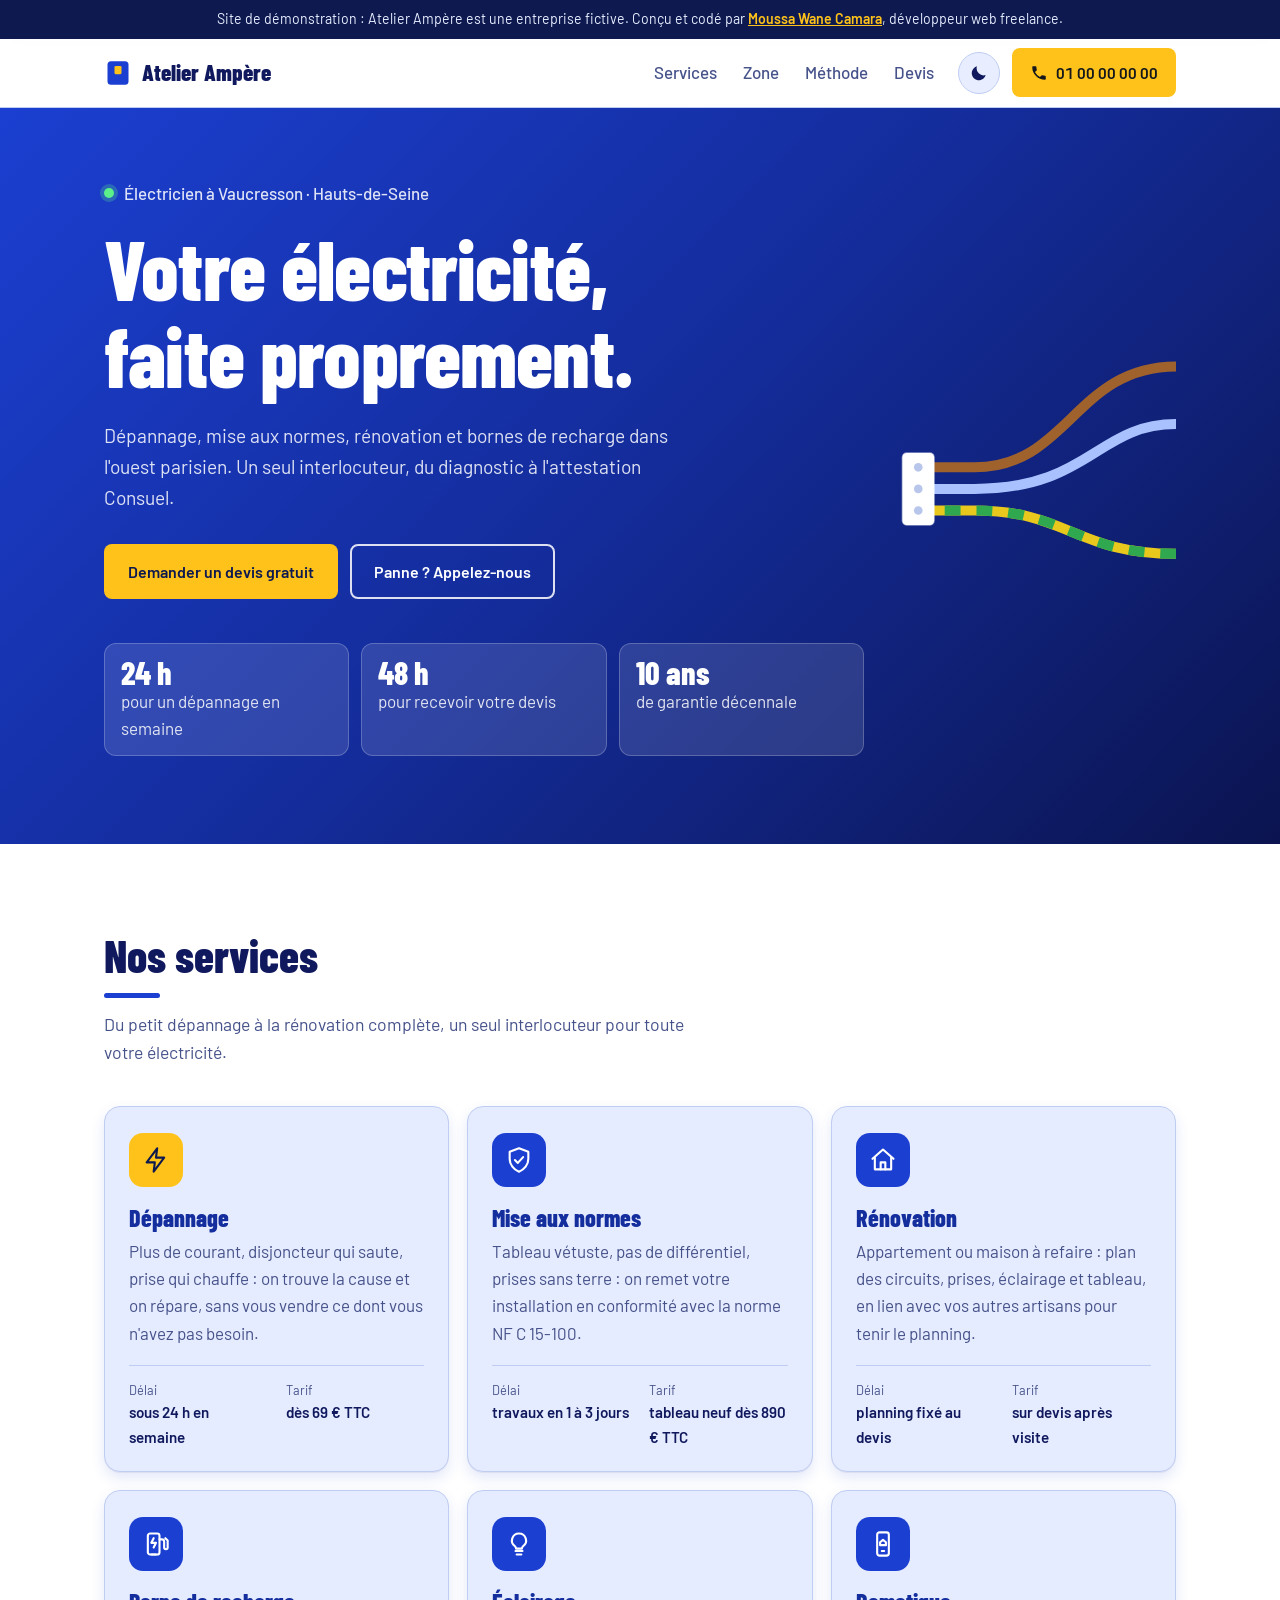
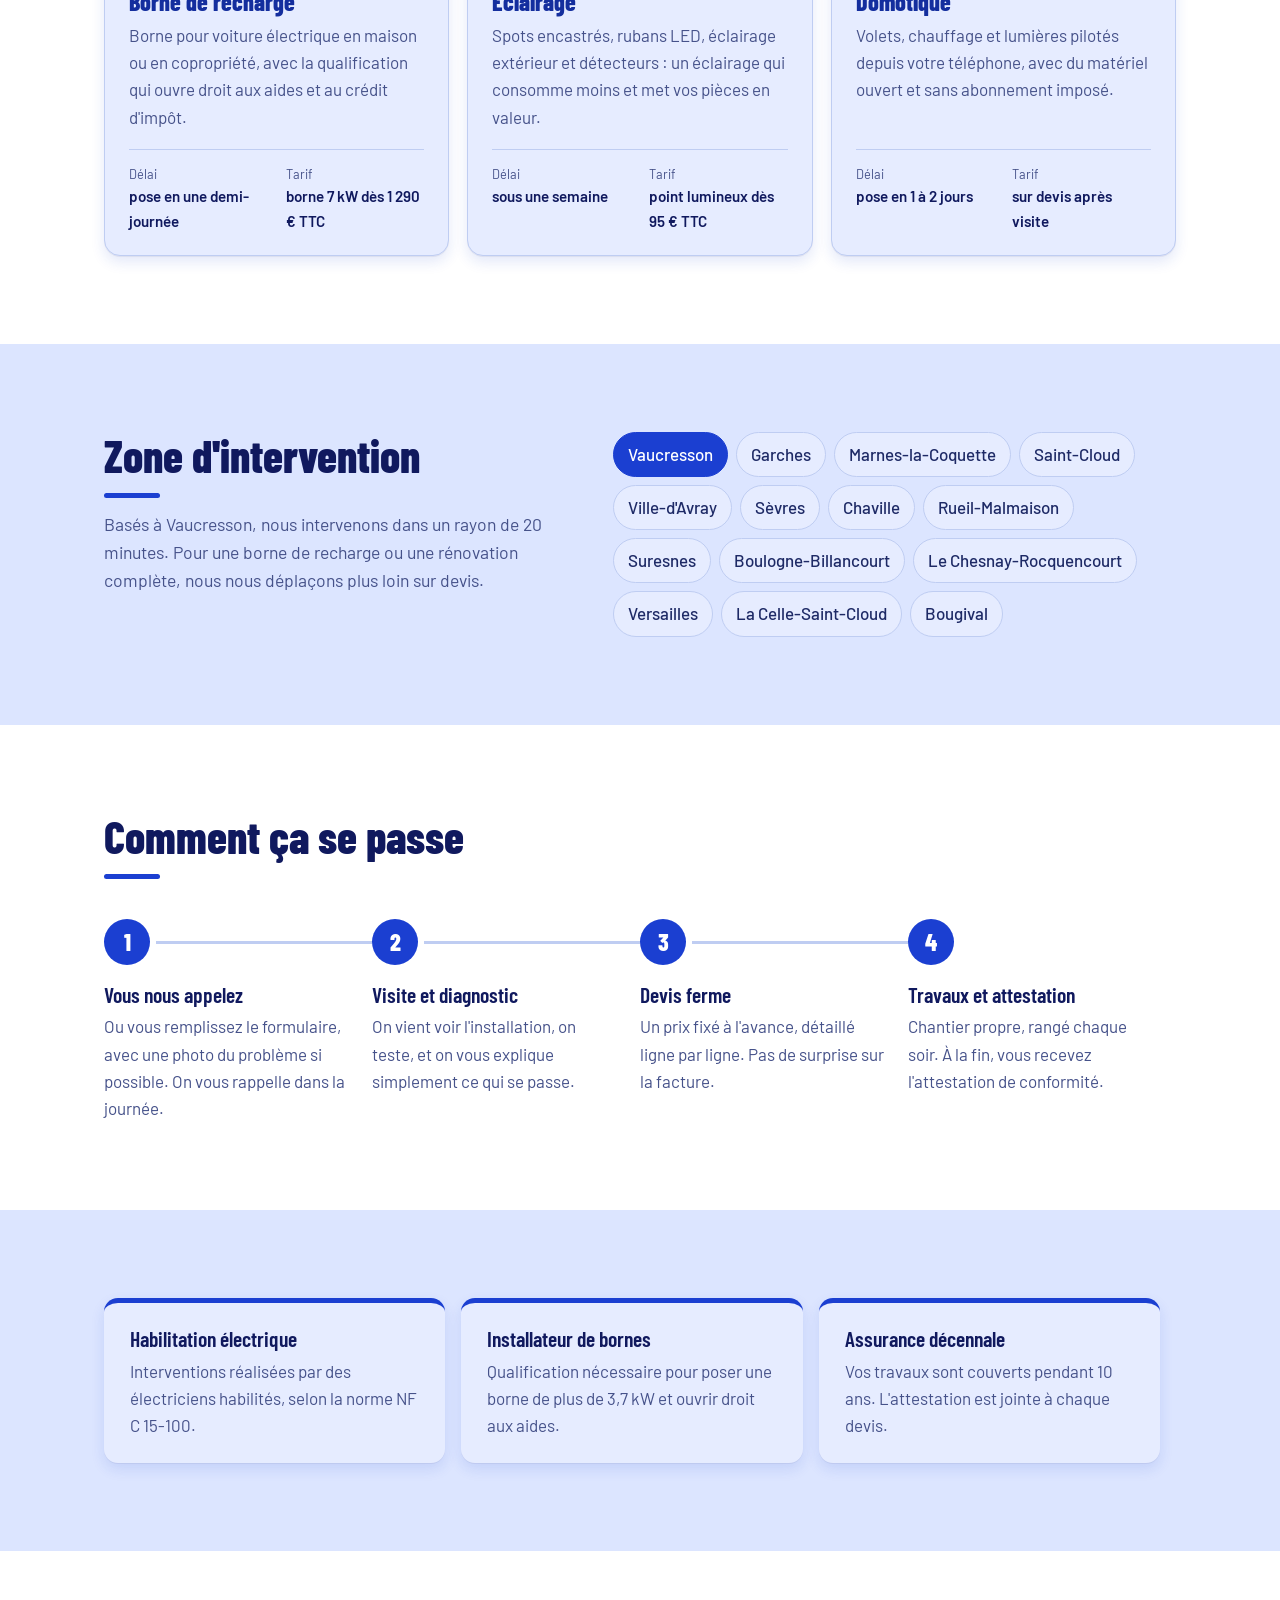
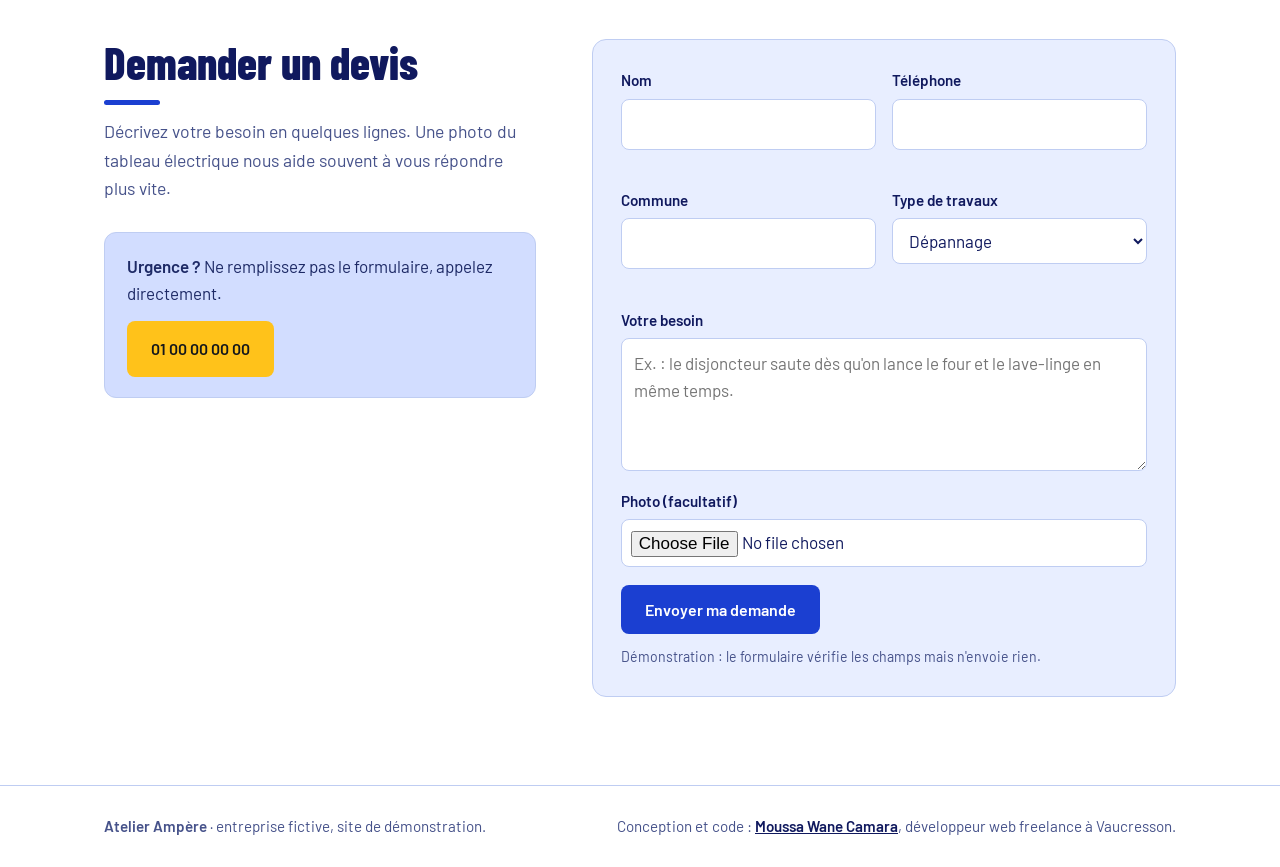
==== commit 6226319c: "Démo électricien : services en cartes avec icônes, bleus plus profonds Co-Authored-By: Claude Opus 5" ====
--- a/demo/electricien/index.html
+++ b/demo/electricien/index.html
@@ -6,7 +6,7 @@
   <title>Atelier Ampère — Électricien à Vaucresson (site de démonstration)</title>
   <meta name="description" content="Site vitrine de démonstration pour un électricien fictif à Vaucresson : dépannage, mise aux normes, rénovation, bornes de recharge. Conçu par Moussa Wane Camara.">
   <meta name="robots" content="noindex">
-  <link rel="icon" type="image/svg+xml" href="data:image/svg+xml,<svg xmlns='http://www.w3.org/2000/svg' viewBox='0 0 24 24'><rect x='3' y='2' width='18' height='20' rx='3' fill='%232459FF'/><rect x='9' y='6' width='6' height='7' rx='1' fill='%23FFC21A'/></svg>">
+  <link rel="icon" type="image/svg+xml" href="data:image/svg+xml,<svg xmlns='http://www.w3.org/2000/svg' viewBox='0 0 24 24'><rect x='3' y='2' width='18' height='20' rx='3' fill='%231B3FD1'/><rect x='9' y='6' width='6' height='7' rx='1' fill='%23FFC21A'/></svg>">
 
   <!-- Thème appliqué AVANT l'affichage, pour éviter un flash blanc en mode sombre -->
   <script>
@@ -17,7 +17,7 @@
       document.documentElement.setAttribute('data-theme', theme);
     })();
   </script>
-  <link rel="stylesheet" href="style.css?v=4">
+  <link rel="stylesheet" href="style.css?v=7">
 </head>
 <body>
 
@@ -88,62 +88,68 @@
       </div>
     </section>
 
-    <!-- ================= SERVICES : le tableau électrique ================= -->
+    <!-- ================= SERVICES : cartes avec icônes ================= -->
     <section class="section" id="services">
       <div class="conteneur">
         <h2>Nos services</h2>
-        <p class="section-intro">Comme sur un tableau électrique, chaque circuit a son rôle. Basculez un disjoncteur pour voir le détail.</p>
-
-        <div class="tableau">
-          <div class="tableau-rail" role="group" aria-label="Services">
-            <button type="button" class="module" data-service="depannage" aria-pressed="true" aria-controls="detailService">
-              <span class="etiquette">Dépannage</span>
-              <span class="module-corps"><span class="manette"></span></span>
-              <span class="module-voyant" aria-hidden="true"></span>
-              <span class="module-calibre" aria-hidden="true">C16</span>
-            </button>
-            <button type="button" class="module" data-service="normes" aria-pressed="false" aria-controls="detailService">
-              <span class="etiquette">Mise aux normes</span>
-              <span class="module-corps"><span class="manette"></span></span>
-              <span class="module-voyant" aria-hidden="true"></span>
-              <span class="module-calibre" aria-hidden="true">C20</span>
-            </button>
-            <button type="button" class="module" data-service="renovation" aria-pressed="false" aria-controls="detailService">
-              <span class="etiquette">Rénovation</span>
-              <span class="module-corps"><span class="manette"></span></span>
-              <span class="module-voyant" aria-hidden="true"></span>
-              <span class="module-calibre" aria-hidden="true">C20</span>
-            </button>
-            <button type="button" class="module" data-service="borne" aria-pressed="false" aria-controls="detailService">
-              <span class="etiquette">Borne de recharge</span>
-              <span class="module-corps"><span class="manette"></span></span>
-              <span class="module-voyant" aria-hidden="true"></span>
-              <span class="module-calibre" aria-hidden="true">C32</span>
-            </button>
-            <button type="button" class="module" data-service="eclairage" aria-pressed="false" aria-controls="detailService">
-              <span class="etiquette">Éclairage</span>
-              <span class="module-corps"><span class="manette"></span></span>
-              <span class="module-voyant" aria-hidden="true"></span>
-              <span class="module-calibre" aria-hidden="true">C10</span>
-            </button>
-            <button type="button" class="module" data-service="domotique" aria-pressed="false" aria-controls="detailService">
-              <span class="etiquette">Domotique</span>
-              <span class="module-corps"><span class="manette"></span></span>
-              <span class="module-voyant" aria-hidden="true"></span>
-              <span class="module-calibre" aria-hidden="true">C10</span>
-            </button>
-          </div>
-
-          <div class="detail" id="detailService" aria-live="polite">
-            <!-- Rempli par app.js ; contenu par défaut si JavaScript est désactivé -->
-            <h3 class="detail-titre">Dépannage</h3>
-            <p class="detail-texte">Plus de courant, disjoncteur qui saute, prise qui chauffe : on trouve la cause et on répare, sans vous vendre ce dont vous n'avez pas besoin.</p>
-            <dl class="detail-infos">
+        <p class="section-intro">Du petit dépannage à la rénovation complète, un seul interlocuteur pour toute votre électricité.</p>
+
+        <ul class="services">
+          <li class="service">
+            <span class="service-icone" aria-hidden="true"><svg viewBox="0 0 24 24"><path d='M13 2 4 14h7l-1 8 9-12h-7l1-8z'/></svg></span>
+            <h3>Dépannage</h3>
+            <p>Plus de courant, disjoncteur qui saute, prise qui chauffe : on trouve la cause et on répare, sans vous vendre ce dont vous n'avez pas besoin.</p>
+            <dl class="service-infos">
               <div><dt>Délai</dt><dd>sous 24 h en semaine</dd></div>
-              <div><dt>Tarif</dt><dd>déplacement + diagnostic dès 69 € TTC</dd></div>
-            </dl>
-          </div>
-        </div>
+              <div><dt>Tarif</dt><dd>dès 69 € TTC</dd></div>
+            </dl>
+          </li>
+          <li class="service">
+            <span class="service-icone" aria-hidden="true"><svg viewBox="0 0 24 24"><path d='M12 2 4 5v6c0 5 3.4 9.3 8 11 4.6-1.7 8-6 8-11V5l-8-3z'/><path d='m8.5 12 2.5 2.5 4.5-5'/></svg></span>
+            <h3>Mise aux normes</h3>
+            <p>Tableau vétuste, pas de différentiel, prises sans terre : on remet votre installation en conformité avec la norme NF C 15-100.</p>
+            <dl class="service-infos">
+              <div><dt>Délai</dt><dd>travaux en 1 à 3 jours</dd></div>
+              <div><dt>Tarif</dt><dd>tableau neuf dès 890 € TTC</dd></div>
+            </dl>
+          </li>
+          <li class="service">
+            <span class="service-icone" aria-hidden="true"><svg viewBox="0 0 24 24"><path d='M3 11 12 3l9 8'/><path d='M5 10v10h14V10'/><path d='M10 20v-6h4v6'/></svg></span>
+            <h3>Rénovation</h3>
+            <p>Appartement ou maison à refaire : plan des circuits, prises, éclairage et tableau, en lien avec vos autres artisans pour tenir le planning.</p>
+            <dl class="service-infos">
+              <div><dt>Délai</dt><dd>planning fixé au devis</dd></div>
+              <div><dt>Tarif</dt><dd>sur devis après visite</dd></div>
+            </dl>
+          </li>
+          <li class="service">
+            <span class="service-icone" aria-hidden="true"><svg viewBox="0 0 24 24"><rect x='5' y='3' width='10' height='18' rx='2'/><path d='M8 21h4M15 8h2a2 2 0 0 1 2 2v5a1.5 1.5 0 0 0 3 0V9l-2-2'/><path d='m10 7-2 4h4l-2 4'/></svg></span>
+            <h3>Borne de recharge</h3>
+            <p>Borne pour voiture électrique en maison ou en copropriété, avec la qualification qui ouvre droit aux aides et au crédit d'impôt.</p>
+            <dl class="service-infos">
+              <div><dt>Délai</dt><dd>pose en une demi-journée</dd></div>
+              <div><dt>Tarif</dt><dd>borne 7 kW dès 1 290 € TTC</dd></div>
+            </dl>
+          </li>
+          <li class="service">
+            <span class="service-icone" aria-hidden="true"><svg viewBox="0 0 24 24"><path d='M9 18h6M10 21h4'/><path d='M12 3a6 6 0 0 0-3.5 10.9c.6.5 1 1.2 1 2.1h5c0-.9.4-1.6 1-2.1A6 6 0 0 0 12 3z'/></svg></span>
+            <h3>Éclairage</h3>
+            <p>Spots encastrés, rubans LED, éclairage extérieur et détecteurs : un éclairage qui consomme moins et met vos pièces en valeur.</p>
+            <dl class="service-infos">
+              <div><dt>Délai</dt><dd>sous une semaine</dd></div>
+              <div><dt>Tarif</dt><dd>point lumineux dès 95 € TTC</dd></div>
+            </dl>
+          </li>
+          <li class="service">
+            <span class="service-icone" aria-hidden="true"><svg viewBox="0 0 24 24"><rect x='7' y='2' width='10' height='20' rx='2'/><path d='M11 18h2'/><path d='M9.5 10.5 12 8.5l2.5 2V13h-5z'/></svg></span>
+            <h3>Domotique</h3>
+            <p>Volets, chauffage et lumières pilotés depuis votre téléphone, avec du matériel ouvert et sans abonnement imposé.</p>
+            <dl class="service-infos">
+              <div><dt>Délai</dt><dd>pose en 1 à 2 jours</dd></div>
+              <div><dt>Tarif</dt><dd>sur devis après visite</dd></div>
+            </dl>
+          </li>
+        </ul>
       </div>
     </section>
 
@@ -279,6 +285,6 @@
     </div>
   </footer>
 
-  <script src="app.js?v=1"></script>
+  <script src="app.js?v=2"></script>
 </body>
 </html>
--- a/demo/electricien/style.css
+++ b/demo/electricien/style.css
@@ -1,6 +1,6 @@
 /* =============================================================
    Atelier Ampère — site vitrine de démonstration
-   Thèmes : clair (béton) et sombre (tableau de nuit)
+   Thèmes : clair (blanc et bleu électrique) et sombre (bleu nuit)
    Couleurs inspirées des fils électriques : phase (marron),
    neutre (bleu), terre (vert/jaune) + jaune « sécurité ».
    ============================================================= */
@@ -14,32 +14,32 @@
 :root,
 [data-theme="clair"] {
   --fond: #FFFFFF;
-  --fond-alt: #EEF3FF;      /* bleu très clair */
-  --surface: #F5F8FF;
-  --encre: #0E1A4F;         /* bleu encre */
-  --texte: #24305E;
-  --texte-doux: #56618A;
-  --trait: #D3DDF5;
-  --bleu: #2459FF;          /* bleu électrique */
-  --bleu-fonce: #1336C9;
-  --bleu-clair: #DCE6FF;
+  --fond-alt: #DCE5FF;      /* bleu clair bien marqué */
+  --surface: #E8EEFF;
+  --encre: #10195E;         /* bleu marine profond */
+  --texte: #1E2A66;
+  --texte-doux: #46528A;
+  --trait: #BFCDF2;
+  --bleu: #1B3FD1;          /* bleu roi */
+  --bleu-fonce: #142E9E;
+  --bleu-clair: #D2DDFF;
   --jaune: #FFC21A;
   --neutre: #2F6FDB;
   --phase: #A0622D;
   --terre: #2FA84F;
-  --boitier: #FFFFFF;
+  --boitier: #E6ECFF;       /* cartes teintées bleu */
   --rail: #B8C6EC;
   --etiquette: #0E1A4F;
   --etiquette-texte: #FFFFFF;
-  --hero-fond: linear-gradient(135deg, #2459FF 0%, #1336C9 55%, #0E1A4F 100%);
-  --ombre-module: 0 1px 0 rgba(14, 26, 79, .06), 0 6px 14px rgba(36, 89, 255, .10);
+  --hero-fond: linear-gradient(135deg, #1B3FD1 0%, #142C9A 50%, #0B1450 100%);
+  --ombre-module: 0 1px 0 rgba(16, 25, 94, .06), 0 6px 14px rgba(27, 63, 209, .12);
   color-scheme: light;
 }
 
 [data-theme="sombre"] {
-  --fond: #0A0F2E;
-  --fond-alt: #0F1640;
-  --surface: #141C4D;
+  --fond: #070B26;
+  --fond-alt: #0C1238;
+  --surface: #111A4C;
   --encre: #F2F5FF;
   --texte: #D3DAF5;
   --texte-doux: #98A3CE;
@@ -51,11 +51,11 @@
   --neutre: #6C9BF0;
   --phase: #C98A55;
   --terre: #4CC96C;
-  --boitier: #1A2358;
+  --boitier: #152059;
   --rail: #2C3880;
   --etiquette: #F2F5FF;
   --etiquette-texte: #0A0F2E;
-  --hero-fond: linear-gradient(135deg, #1D3FD6 0%, #14278F 55%, #0A0F2E 100%);
+  --hero-fond: linear-gradient(135deg, #1832B0 0%, #101F78 50%, #070B26 100%);
   --ombre-module: 0 1px 0 rgba(0, 0, 0, .4);
   color-scheme: dark;
 }
@@ -179,68 +179,30 @@
 .section-alt { background: var(--fond-alt); }
 .section-intro { max-width: 60ch; color: var(--texte-doux); margin: 12px 0 0; font-size: 1.1rem; }
 
-/* ---------- Le tableau électrique ---------- */
-.tableau {
-  margin-top: 40px;
-  background: var(--fond-alt);
-  border: 1px solid var(--trait);
-  border-radius: 14px;
-  padding: 34px 28px 28px;
-}
-.tableau-rail {
-  display: flex; gap: 6px; overflow-x: auto; padding: 0 2px 10px;
-  position: relative;
-}
-/* le rail DIN métallique derrière les modules */
-.tableau-rail::before {
-  content: ""; position: absolute; left: 0; right: 0; top: 50%; height: 26px; transform: translateY(-50%);
-  background: repeating-linear-gradient(90deg, var(--rail) 0 22px, color-mix(in srgb, var(--rail) 70%, transparent) 22px 26px);
-  border-radius: 3px; z-index: 0;
-}
-.module {
-  position: relative; z-index: 1; flex: 1 1 0;
-  min-width: 100px; max-width: 150px; height: 220px;
-  background: var(--boitier); border: 1px solid var(--trait); border-radius: 6px;
-  box-shadow: var(--ombre-module);
-  display: grid; grid-template-rows: 54px 1fr 20px 22px; justify-items: center; align-items: center;
-  padding: 10px 8px 8px; cursor: pointer; font-family: inherit; color: var(--texte);
-}
-.etiquette {
-  align-self: start; width: 100%;
-  background: var(--etiquette); color: var(--etiquette-texte);
-  font-family: "Barlow Condensed", sans-serif; font-weight: 600; font-size: .98rem; line-height: 1.1;
-  padding: 6px 4px; border-radius: 3px; text-align: center;
-  min-height: 42px; display: grid; place-items: center;
-}
-.module-corps {
-  width: 40px; height: 86px; border-radius: 6px;
-  background: color-mix(in srgb, var(--encre) 10%, var(--boitier));
-  position: relative;
-}
-.manette {
-  position: absolute; left: 4px; right: 4px; height: 38px; bottom: 4px;
-  background: var(--encre); border-radius: 4px;
-  transition: bottom .18s cubic-bezier(.3, 1.4, .5, 1), background-color .18s;
-}
-.module[aria-pressed="true"] .manette { bottom: 44px; background: var(--jaune); }
-.module[aria-pressed="true"] { border-color: var(--bleu); box-shadow: 0 0 0 2px var(--bleu), var(--ombre-module); }
-.module-voyant { width: 9px; height: 9px; border-radius: 50%; background: var(--trait); transition: background-color .18s, box-shadow .18s; }
-.module[aria-pressed="true"] .module-voyant { background: var(--terre); box-shadow: 0 0 8px var(--terre); }
-.module-calibre { font-size: .78rem; color: var(--texte-doux); font-variant-numeric: tabular-nums; }
-.module:hover .module-corps { background: color-mix(in srgb, var(--encre) 16%, var(--boitier)); }
-
-.detail {
-  margin-top: 22px; padding: 24px 26px;
-  border-left: 5px solid var(--bleu);
-  background: var(--boitier);
-  border-radius: 0 10px 10px 0;
-  min-height: 170px;
-}
-.detail-titre { font-size: 1.8rem; font-weight: 800; }
-.detail-texte { margin: 10px 0 18px; max-width: 64ch; }
-.detail-infos { display: flex; flex-wrap: wrap; gap: 10px 40px; margin: 0; }
-.detail-infos dt { font-size: .85rem; color: var(--texte-doux); }
-.detail-infos dd { margin: 0; font-weight: 600; color: var(--encre); }
+/* ---------- Services : cartes ---------- */
+.services { list-style: none; margin: 40px 0 0; padding: 0; display: grid; grid-template-columns: repeat(3, 1fr); gap: 18px; }
+.service {
+  display: flex; flex-direction: column;
+  background: var(--boitier); border: 1px solid var(--trait); border-radius: 16px;
+  padding: 26px 24px 22px; box-shadow: var(--ombre-module);
+  transition: border-color .15s;
+}
+.service:hover { border-color: var(--bleu); }
+.service-icone {
+  width: 54px; height: 54px; border-radius: 14px;
+  display: grid; place-items: center;
+  background: var(--bleu); color: #fff;
+  margin-bottom: 18px;
+}
+.service-icone svg { width: 28px; height: 28px; fill: none; stroke: currentColor; stroke-width: 1.8; stroke-linecap: round; stroke-linejoin: round; }
+.service:first-child .service-icone { background: var(--jaune); color: #0E1A4F; } /* l'urgence se repère au premier coup d'œil */
+.service h3 { font-size: 1.5rem; font-weight: 800; }
+.service p { margin: 8px 0 18px; color: var(--texte-doux); flex: 1; }
+.service-infos { display: grid; grid-template-columns: 1fr 1fr; gap: 10px 18px; margin: 0; padding-top: 14px; border-top: 1px solid var(--trait); }
+.service h3 { color: var(--bleu-fonce); }
+[data-theme="sombre"] .service h3 { color: var(--encre); }
+.service-infos dt { font-size: .8rem; color: var(--texte-doux); }
+.service-infos dd { margin: 0; font-weight: 600; color: var(--encre); font-size: .95rem; }
 
 /* ---------- Zone ---------- */
 .zone-grille { display: grid; grid-template-columns: .9fr 1.1fr; gap: 48px; align-items: start; }
@@ -306,6 +268,7 @@
 @media (max-width: 900px) {
   .hero-grille, .zone-grille, .devis-grille { grid-template-columns: 1fr; }
   .hero-fils { display: none; }
+  .services { grid-template-columns: 1fr 1fr; }
   .etapes { grid-template-columns: 1fr 1fr; gap: 36px 0; }
   .etapes li:nth-child(2)::before { display: none; }
   .garanties { grid-template-columns: 1fr; gap: 16px; }
@@ -321,8 +284,7 @@
   .etapes { grid-template-columns: 1fr; }
   .etapes li::before { display: none; }
   .formulaire { grid-template-columns: 1fr; padding: 20px; }
-  .tableau { padding: 26px 14px 18px; }
-  .module { min-width: 92px; height: 200px; }
+  .services { grid-template-columns: 1fr; }
 }
 @media (prefers-reduced-motion: reduce) {
   * { transition: none !important; scroll-behavior: auto !important; }
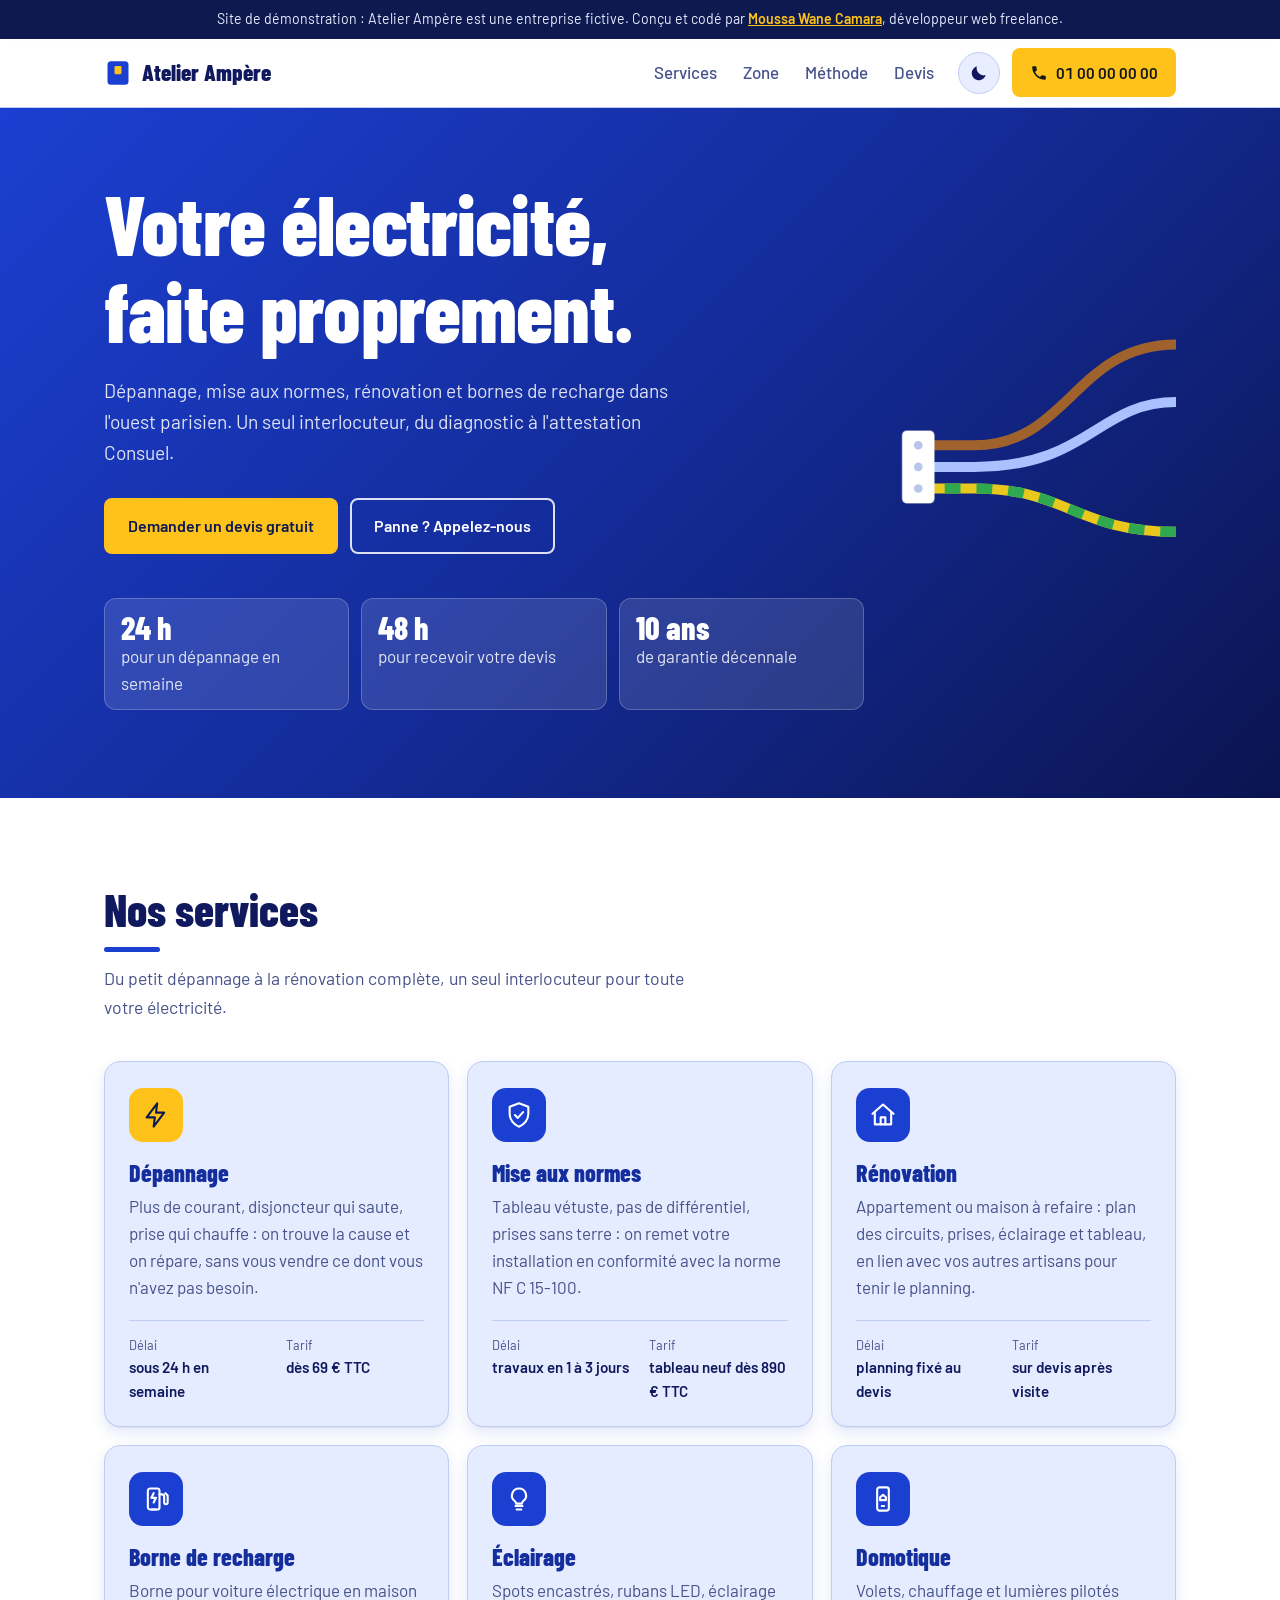
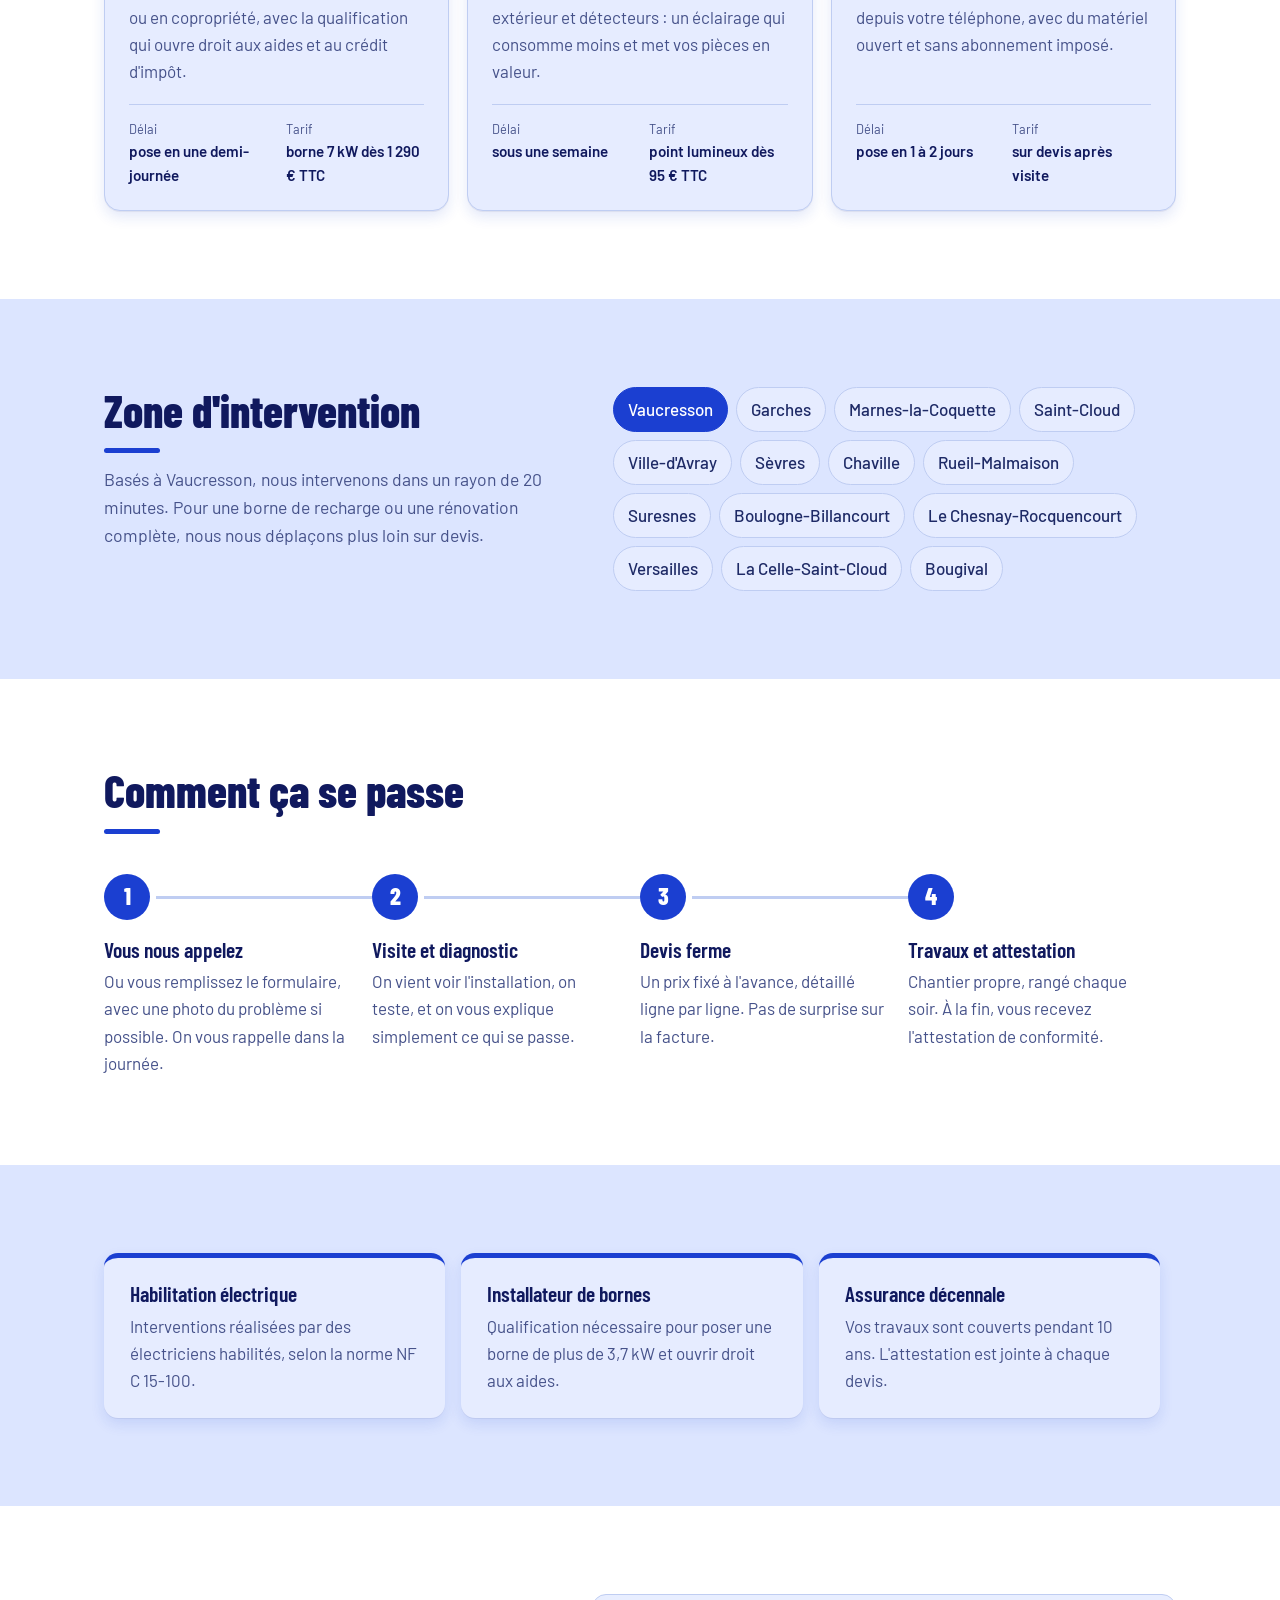
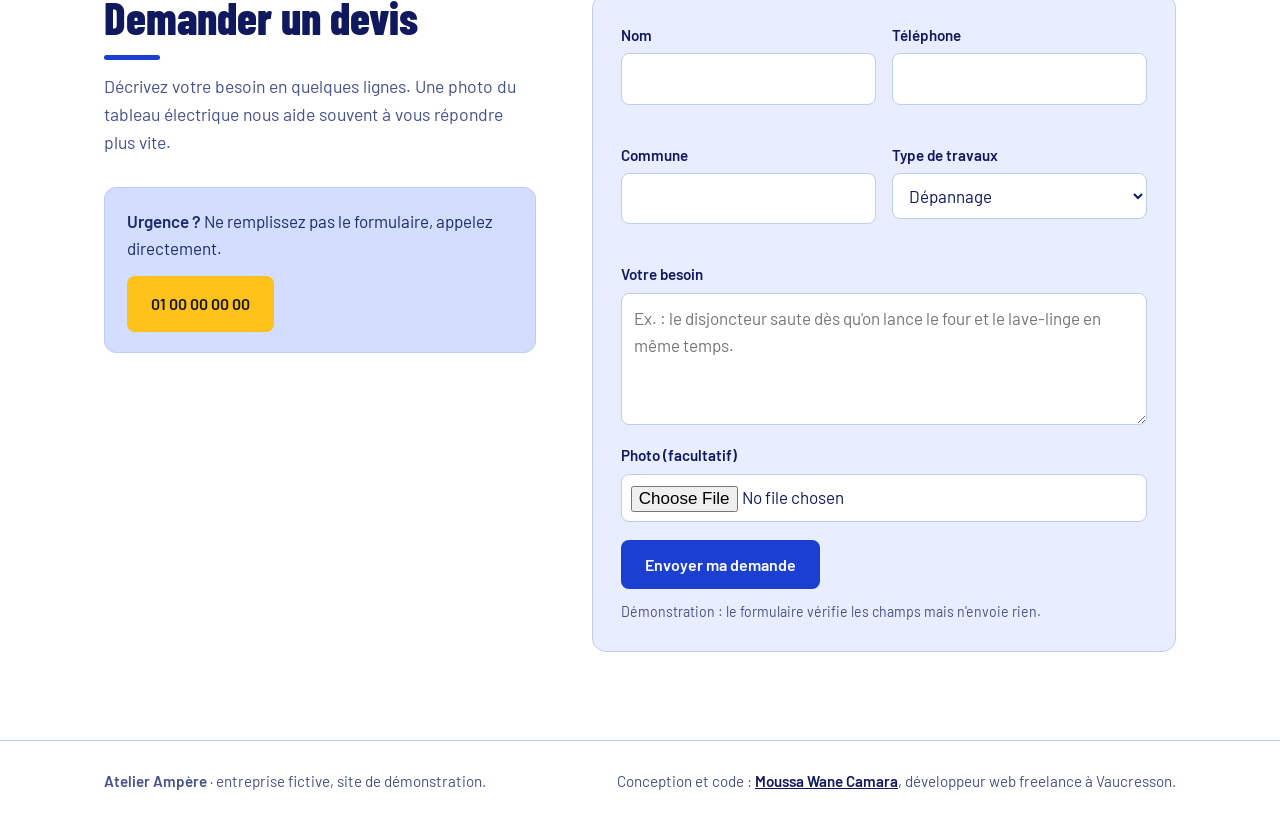
==== commit 1f32f2cf: "Démo électricien : retrait de la mention de ville en haut de page Co-Authored-By: Claude Opus 5.5 <n" ====
--- a/demo/electricien/index.html
+++ b/demo/electricien/index.html
@@ -60,7 +60,6 @@
     <section class="hero">
       <div class="conteneur hero-grille">
         <div class="hero-texte">
-          <p class="hero-lieu"><span class="voyant" aria-hidden="true"></span> Électricien à Vaucresson · Hauts-de-Seine</p>
           <h1>Votre électricité, faite proprement.</h1>
           <p class="hero-sous">Dépannage, mise aux normes, rénovation et bornes de recharge dans l'ouest parisien. Un seul interlocuteur, du diagnostic à l'attestation Consuel.</p>
           <div class="hero-boutons">
